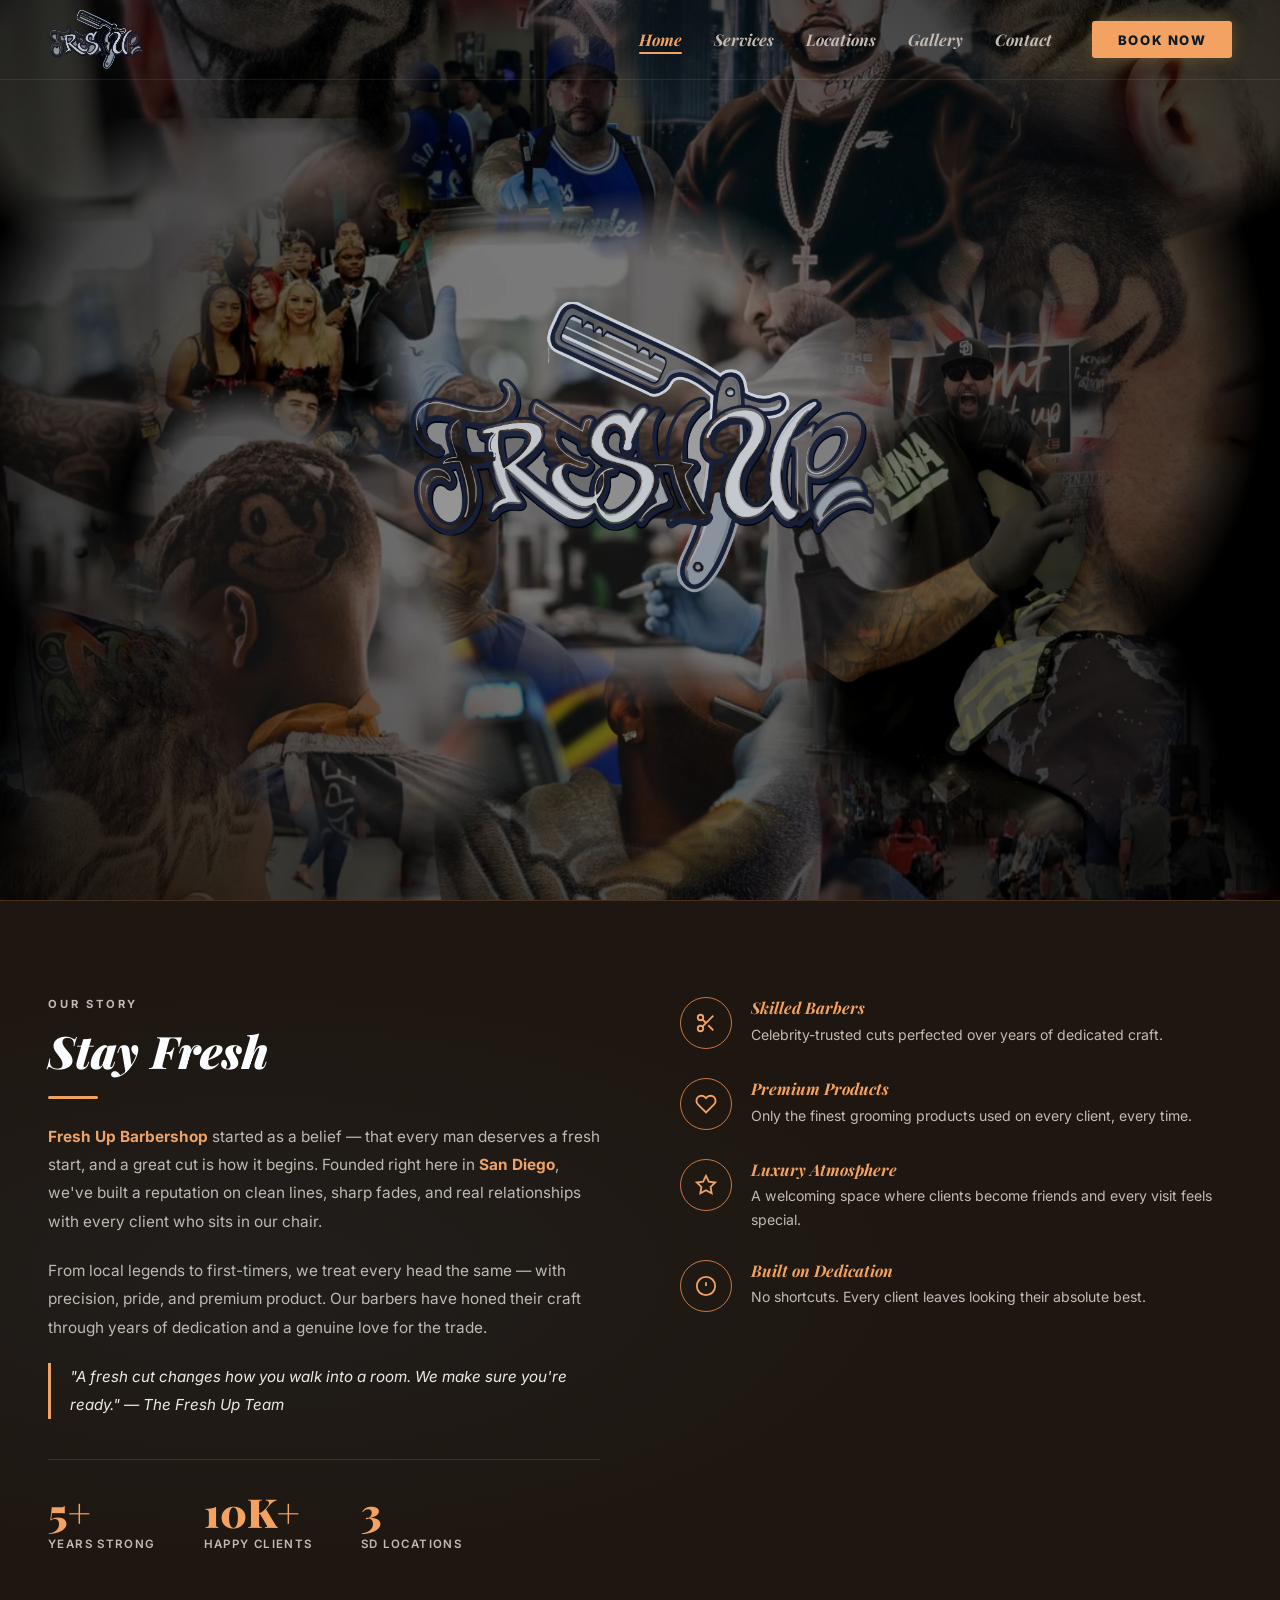
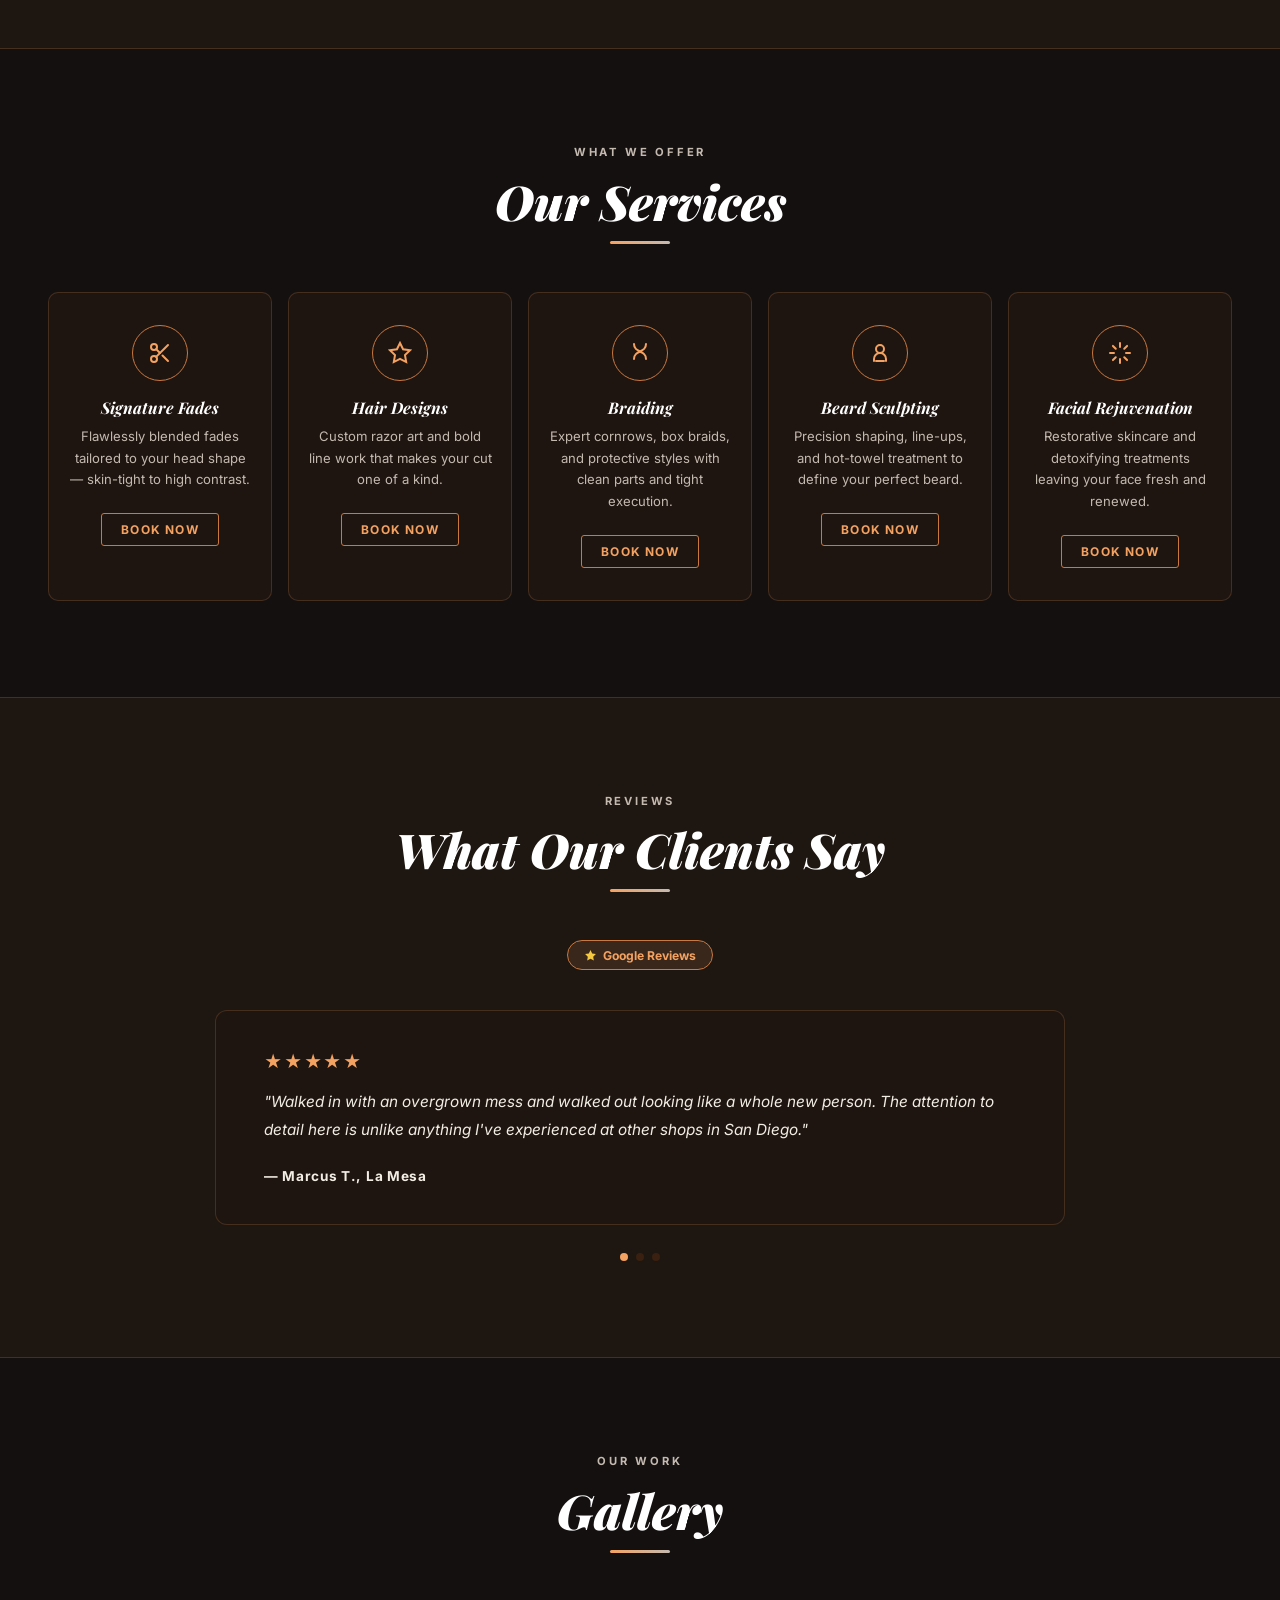
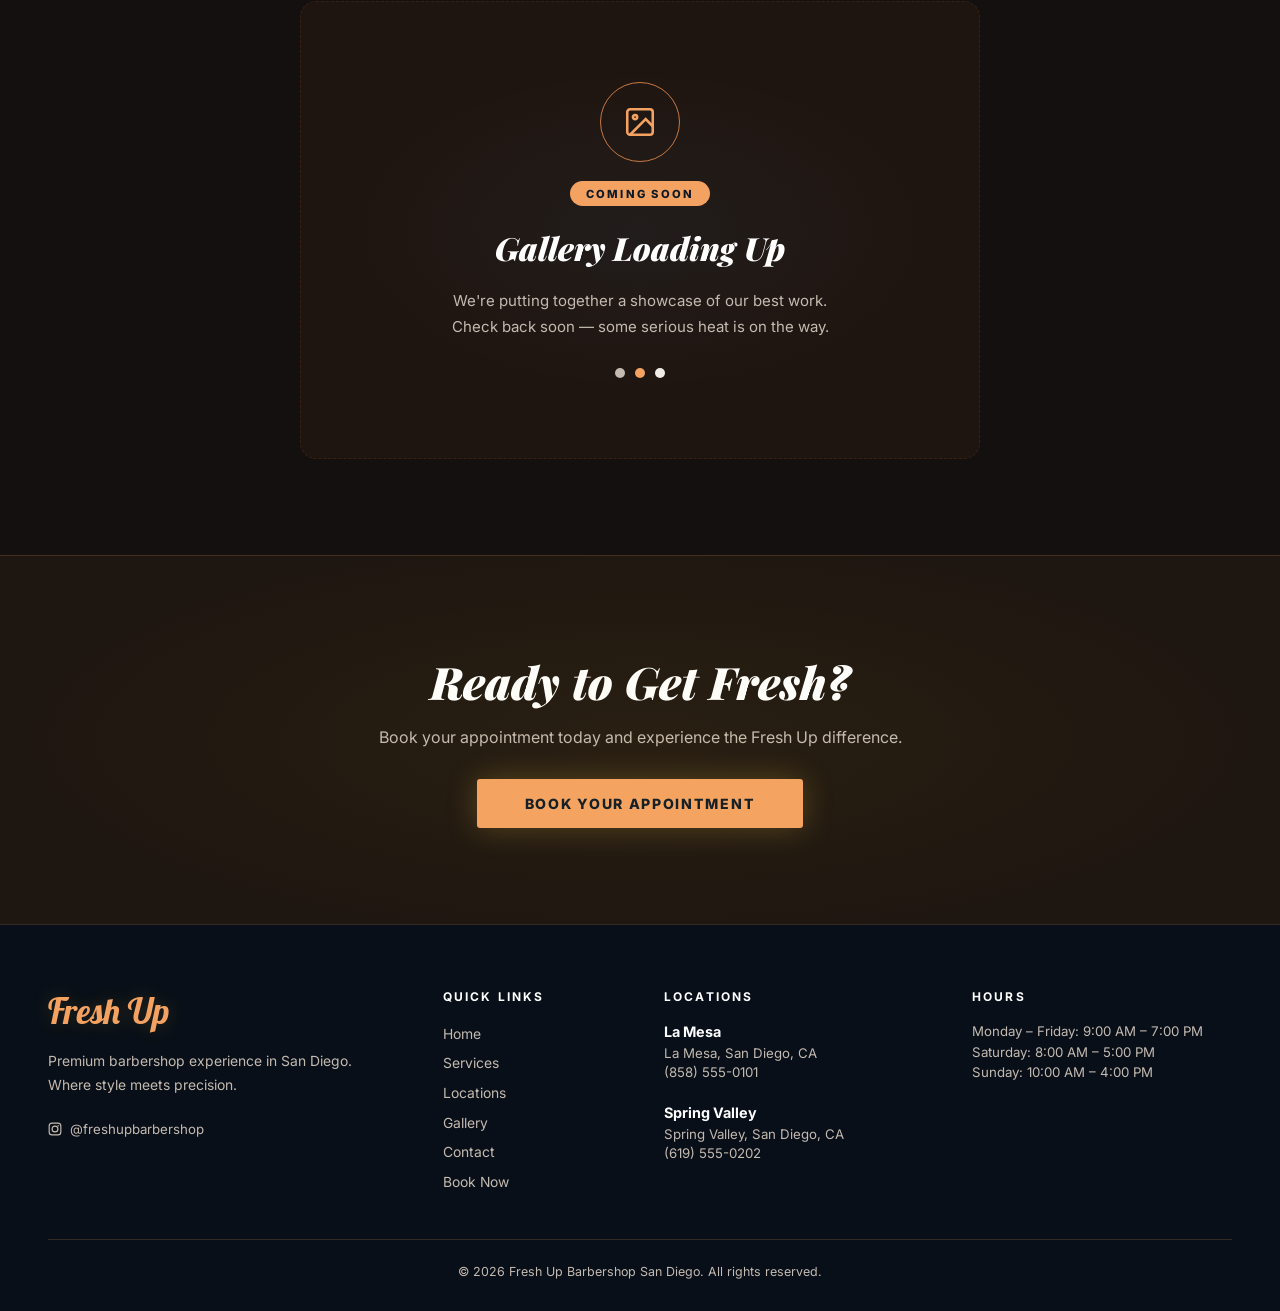
==== public/index.html @ 4851ce92 "Restructured project Co-authored-by: Copilot <copilot@github.com>" ====
<!DOCTYPE html>
<html lang="en">

<head>
    <meta charset="UTF-8">
    <meta name="viewport" content="width=device-width, initial-scale=1.0">
    <title>FRESH UP - Premium Barbershop</title>

    <link rel="preconnect" href="https://fonts.googleapis.com">
    <link rel="preconnect" href="https://fonts.gstatic.com" crossorigin>
    <link
        href="https://fonts.googleapis.com/css2?family=Lobster&family=Playfair+Display:ital,wght@0,700;0,900;1,400;1,700&family=Inter:wght@400;500;600;700;800&display=swap"
        rel="stylesheet">
    <link rel="stylesheet" href="css/index.css">
</head>

<body>

    <div class="grid-background"></div>

    <!-- ==================== HEADER ==================== -->
    <header id="mainHeader">
        <a href="index.html" class="header-logo">
            <img src="images/freshup.png" alt="Fresh Up Barbershop Logo">
        </a>
        <div class="header-right">
            <nav>
                <a href="index.html" class="active">Home</a>
                <a href="#">Services</a>
                <a href="#">Locations</a>
                <a href="#">Gallery</a>
                <a href="#">Contact</a>
            </nav>
            <a href="#" class="book-now-btn">Book Now</a>
        </div>
    </header>

    <!-- ==================== HERO ==================== -->
    <section class="hero" id="home">
        <div class="hero-content">
            <img src="images/freshup.png" alt="Fresh Up Barbershop Logo"
                style="max-width: 520px; width: 90%; display: block; margin: 0 auto;">
        </div>
    </section>

    <!-- ==================== ABOUT ==================== -->
    <section class="about-section" id="about">
        <div class="about-inner">
            <div class="about-text">
                <div class="section-label">OUR STORY</div>
                <h2 class="about-title">Stay Fresh</h2>
                <div class="about-divider"></div>
                <p class="about-story">
                    <strong>Fresh Up Barbershop</strong> started as a belief — that every man deserves a fresh start,
                    and a great cut is how it begins. Founded right here in <strong>San Diego</strong>, we've built a
                    reputation on clean lines, sharp fades, and real relationships with every client who sits in our
                    chair.
                </p>
                <p class="about-story">
                    From local legends to first-timers, we treat every head the same — with precision, pride, and
                    premium product. Our barbers have honed their craft through years of dedication and a genuine love
                    for the trade.
                </p>
                <p class="about-story about-quote">
                    "A fresh cut changes how you walk into a room. We make sure you're ready." — The Fresh Up Team
                </p>
                <div class="about-stats">
                    <div class="about-stat"><span class="stat-number">5+</span><span class="stat-label">Years
                            Strong</span></div>
                    <div class="about-stat"><span class="stat-number">10K+</span><span class="stat-label">Happy
                            Clients</span></div>
                    <div class="about-stat"><span class="stat-number">3</span><span class="stat-label">SD
                            Locations</span></div>
                </div>
            </div>
            <div class="about-pillars">
                <div class="pillar-item">
                    <div class="feature-icon">
                        <svg width="22" height="22" viewBox="0 0 24 24" fill="none" stroke="currentColor"
                            stroke-width="2">
                            <circle cx="6" cy="6" r="3" />
                            <circle cx="6" cy="18" r="3" />
                            <line x1="20" y1="4" x2="8.12" y2="15.88" />
                            <line x1="14.47" y1="14.48" x2="20" y2="20" />
                            <line x1="8.12" y1="8.12" x2="12" y2="12" />
                        </svg>
                    </div>
                    <div>
                        <h3 class="pillar-name">Skilled Barbers</h3>
                        <p class="pillar-desc">Celebrity-trusted cuts perfected over years of dedicated craft.</p>
                    </div>
                </div>
                <div class="pillar-item">
                    <div class="feature-icon">
                        <svg width="22" height="22" viewBox="0 0 24 24" fill="none" stroke="currentColor"
                            stroke-width="2">
                            <path
                                d="M20.84 4.61a5.5 5.5 0 0 0-7.78 0L12 5.67l-1.06-1.06a5.5 5.5 0 0 0-7.78 7.78l1.06 1.06L12 21.23l7.78-7.78 1.06-1.06a5.5 5.5 0 0 0 0-7.78z" />
                        </svg>
                    </div>
                    <div>
                        <h3 class="pillar-name">Premium Products</h3>
                        <p class="pillar-desc">Only the finest grooming products used on every client, every time.</p>
                    </div>
                </div>
                <div class="pillar-item">
                    <div class="feature-icon">
                        <svg width="22" height="22" viewBox="0 0 24 24" fill="none" stroke="currentColor"
                            stroke-width="2">
                            <polygon
                                points="12 2 15.09 8.26 22 9.27 17 14.14 18.18 21.02 12 17.77 5.82 21.02 7 14.14 2 9.27 8.91 8.26 12 2" />
                        </svg>
                    </div>
                    <div>
                        <h3 class="pillar-name">Luxury Atmosphere</h3>
                        <p class="pillar-desc">A welcoming space where clients become friends and every visit feels
                            special.</p>
                    </div>
                </div>
                <div class="pillar-item">
                    <div class="feature-icon">
                        <svg width="22" height="22" viewBox="0 0 24 24" fill="none" stroke="currentColor"
                            stroke-width="2">
                            <circle cx="12" cy="12" r="10" />
                            <line x1="12" y1="8" x2="12" y2="12" />
                            <line x1="12" y1="16" x2="12.01" y2="16" />
                        </svg>
                    </div>
                    <div>
                        <h3 class="pillar-name">Built on Dedication</h3>
                        <p class="pillar-desc">No shortcuts. Every client leaves looking their absolute best.</p>
                    </div>
                </div>
            </div>
        </div>
    </section>

    <!-- ==================== SERVICES ==================== -->
    <section class="section services-section">
        <div class="section-label">WHAT WE OFFER</div>
        <h2 class="section-title">Our Services</h2>
        <div class="gold-divider"></div>
        <div class="services-grid">
            <div class="service-card">
                <div class="service-icon"><svg width="24" height="24" viewBox="0 0 24 24" fill="none"
                        stroke="currentColor" stroke-width="2" stroke-linecap="round">
                        <circle cx="6" cy="6" r="3" />
                        <circle cx="6" cy="18" r="3" />
                        <line x1="20" y1="4" x2="8.12" y2="15.88" />
                        <line x1="14.47" y1="14.48" x2="20" y2="20" />
                        <line x1="8.12" y1="8.12" x2="12" y2="12" />
                    </svg></div>
                <h3 class="service-name">Signature Fades</h3>
                <p class="service-desc">Flawlessly blended fades tailored to your head shape — skin-tight to high
                    contrast.</p>
                <a href="#" class="service-btn">Book Now</a>
            </div>
            <div class="service-card">
                <div class="service-icon"><svg width="24" height="24" viewBox="0 0 24 24" fill="none"
                        stroke="currentColor" stroke-width="2" stroke-linecap="round">
                        <polygon
                            points="12 2 15.09 8.26 22 9.27 17 14.14 18.18 21.02 12 17.77 5.82 21.02 7 14.14 2 9.27 8.91 8.26 12 2" />
                    </svg></div>
                <h3 class="service-name">Hair Designs</h3>
                <p class="service-desc">Custom razor art and bold line work that makes your cut one of a kind.</p>
                <a href="#" class="service-btn">Book Now</a>
            </div>
            <div class="service-card">
                <div class="service-icon"><svg width="24" height="24" viewBox="0 0 24 24" fill="none"
                        stroke="currentColor" stroke-width="2" stroke-linecap="round">
                        <path d="M6 3c0 9 12 6 12 15" />
                        <path d="M18 3c0 9-12 6-12 15" />
                    </svg></div>
                <h3 class="service-name">Braiding</h3>
                <p class="service-desc">Expert cornrows, box braids, and protective styles with clean parts and tight
                    execution.</p>
                <a href="#" class="service-btn">Book Now</a>
            </div>
            <div class="service-card">
                <div class="service-icon"><svg width="24" height="24" viewBox="0 0 24 24" fill="none"
                        stroke="currentColor" stroke-width="2" stroke-linecap="round">
                        <circle cx="12" cy="8" r="4" />
                        <path d="M6 20v-2a6 6 0 0 1 12 0v2" />
                        <line x1="8" y1="20" x2="16" y2="20" />
                    </svg></div>
                <h3 class="service-name">Beard Sculpting</h3>
                <p class="service-desc">Precision shaping, line-ups, and hot-towel treatment to define your perfect
                    beard.</p>
                <a href="#" class="service-btn">Book Now</a>
            </div>
            <div class="service-card">
                <div class="service-icon"><svg width="24" height="24" viewBox="0 0 24 24" fill="none"
                        stroke="currentColor" stroke-width="2" stroke-linecap="round">
                        <path
                            d="M12 2v4M12 18v4M4.93 4.93l2.83 2.83M16.24 16.24l2.83 2.83M2 12h4M18 12h4M4.93 19.07l2.83-2.83M16.24 7.76l2.83-2.83" />
                    </svg></div>
                <h3 class="service-name">Facial Rejuvenation</h3>
                <p class="service-desc">Restorative skincare and detoxifying treatments leaving your face fresh and
                    renewed.</p>
                <a href="#" class="service-btn">Book Now</a>
            </div>
        </div>
    </section>

    <!-- ==================== REVIEWS ==================== -->
    <section class="section reviews-section">
        <div class="section-label">REVIEWS</div>
        <h2 class="section-title">What Our Clients Say</h2>
        <div class="gold-divider"></div>
        <div class="google-badge">
            <svg width="13" height="13" viewBox="0 0 24 24" fill="#F5C842">
                <polygon
                    points="12 2 15.09 8.26 22 9.27 17 14.14 18.18 21.02 12 17.77 5.82 21.02 7 14.14 2 9.27 8.91 8.26 12 2" />
            </svg>
            Google Reviews
        </div>
        <div class="reviews-carousel">
            <button class="reviews-arrow reviews-arrow-left" id="reviewPrev">&#8249;</button>
            <div class="reviews-track-wrapper">
                <div class="reviews-track" id="reviewsTrack">
                    <div class="review-card">
                        <div class="review-stars">★★★★★</div>
                        <p class="review-text">"Walked in with an overgrown mess and walked out looking like a whole new
                            person. The attention to detail here is unlike anything I've experienced at other shops in
                            San Diego."</p>
                        <div class="review-author">— Marcus T., La Mesa</div>
                    </div>
                    <div class="review-card">
                        <div class="review-stars">★★★★★</div>
                        <p class="review-text">"Been coming here for two years and the consistency is incredible. My
                            barber knows exactly what I want without me even saying it. That's a real relationship."</p>
                        <div class="review-author">— Derek R., Spring Valley</div>
                    </div>
                    <div class="review-card">
                        <div class="review-stars">★★★★★</div>
                        <p class="review-text">"Best beard sculpt I've had in my life. They took their time, used a hot
                            towel, shaped it perfectly. I left a 30% tip because they earned every penny."</p>
                        <div class="review-author">— James O., Chula Vista</div>
                    </div>
                </div>
            </div>
            <button class="reviews-arrow reviews-arrow-right" id="reviewNext">&#8250;</button>
        </div>
        <div class="reviews-dots">
            <div class="reviews-dot active" onclick="goReview(0)"></div>
            <div class="reviews-dot" onclick="goReview(1)"></div>
            <div class="reviews-dot" onclick="goReview(2)"></div>
        </div>
    </section>

    <!-- ==================== GALLERY ==================== -->
    <section class="section gallery-section">
        <div class="section-label">OUR WORK</div>
        <h2 class="section-title">Gallery</h2>
        <div class="gold-divider"></div>
        <div class="gallery-coming-soon">
            <div class="coming-soon-icon">
                <svg width="34" height="34" viewBox="0 0 24 24" fill="none" stroke="currentColor" stroke-width="1.8"
                    stroke-linecap="round">
                    <rect x="3" y="3" width="18" height="18" rx="2" />
                    <circle cx="8.5" cy="8.5" r="1.5" />
                    <polyline points="21 15 16 10 5 21" />
                </svg>
            </div>
            <div class="coming-soon-badge">Coming Soon</div>
            <h3 class="coming-soon-title">Gallery Loading Up</h3>
            <p class="coming-soon-desc">We're putting together a showcase of our best work. Check back soon — some
                serious heat is on the way.</p>
            <div class="coming-soon-dots">
                <div class="coming-soon-dot"></div>
                <div class="coming-soon-dot"></div>
                <div class="coming-soon-dot"></div>
            </div>
        </div>
    </section>

    <!-- ==================== CTA ==================== -->
    <section class="section cta-section">
        <h2 class="cta-title">Ready to Get Fresh?</h2>
        <p class="cta-desc">Book your appointment today and experience the Fresh Up difference.</p>
        <a href="#" class="cta-main-btn">Book Your Appointment</a>
    </section>

    <!-- ==================== FOOTER ==================== -->
    <footer class="site-footer">
        <div class="footer-grid">
            <div class="footer-col">
                <div class="footer-logo-text">Fresh Up</div>
                <p class="footer-tagline">Premium barbershop experience in San Diego. Where style meets precision.</p>
                <a href="#" class="footer-social-link">
                    <svg width="14" height="14" viewBox="0 0 24 24" fill="none" stroke="currentColor" stroke-width="2">
                        <rect x="2" y="2" width="20" height="20" rx="5" />
                        <circle cx="12" cy="12" r="5" />
                        <circle cx="17.5" cy="6.5" r="1.2" fill="currentColor" stroke="none" />
                    </svg>
                    @freshupbarbershop
                </a>
            </div>
            <div class="footer-col">
                <h4 class="footer-heading">Quick Links</h4>
                <ul class="footer-links">
                    <li><a href="#">Home</a></li>
                    <li><a href="#">Services</a></li>
                    <li><a href="#">Locations</a></li>
                    <li><a href="#">Gallery</a></li>
                    <li><a href="#">Contact</a></li>
                    <li><a href="#">Book Now</a></li>
                </ul>
            </div>
            <div class="footer-col">
                <h4 class="footer-heading">Locations</h4>
                <div class="footer-location">
                    <div class="footer-loc-name">La Mesa</div>
                    <p class="footer-loc-addr">La Mesa, San Diego, CA</p>
                    <p class="footer-loc-phone">(858) 555-0101</p>
                </div>
                <div class="footer-location">
                    <div class="footer-loc-name">Spring Valley</div>
                    <p class="footer-loc-addr">Spring Valley, San Diego, CA</p>
                    <p class="footer-loc-phone">(619) 555-0202</p>
                </div>
            </div>
            <div class="footer-col">
                <h4 class="footer-heading">Hours</h4>
                <div class="footer-hours">
                    <p>Monday – Friday: 9:00 AM – 7:00 PM</p>
                    <p>Saturday: 8:00 AM – 5:00 PM</p>
                    <p>Sunday: 10:00 AM – 4:00 PM</p>
                </div>
            </div>
        </div>
        <div class="footer-bottom">
            <p>© 2026 Fresh Up Barbershop San Diego. All rights reserved.</p>
        </div>
    </footer>

    <!-- ==================== SCRIPTS ==================== -->
    <script>
        // Header scroll
        (function () {
            var h = document.getElementById('mainHeader');
            function u() { h.classList[window.pageYOffset > 10 ? 'add' : 'remove']('scrolled'); }
            window.addEventListener('scroll', u); u();
        })();

        // Reviews carousel
        var reviewCurrent = 0;
        var reviewTotal = 3;
        function goReview(n) {
            reviewCurrent = (n + reviewTotal) % reviewTotal;
            document.getElementById('reviewsTrack').style.transform = 'translateX(-' + (reviewCurrent * 100) + '%)';
            document.querySelectorAll('.reviews-dot').forEach(function (d, i) { d.classList.toggle('active', i === reviewCurrent); });
        }
        document.getElementById('reviewPrev').onclick = function () { goReview(reviewCurrent - 1); };
        document.getElementById('reviewNext').onclick = function () { goReview(reviewCurrent + 1); };
        setInterval(function () { goReview(reviewCurrent + 1); }, 5000);
    </script>

</body>

</html>
---- public/css/index.css ----
/* ── CSS Variables ── */
:root {
    --bg: #141010;
    --bg-mid: #1E1610;
    --bg-card: #1f1510;
    --blue: #C4BAB0;
    --blue-bright: #F1EDE5;
    --blue-dim: #3a2010;
    --blue-glow: rgba(244, 162, 97, 0.18);
    --yellow: #F4A261;
    --yellow-dark: #c87840;
    --yellow-dim: rgba(244, 162, 97, 0.12);
    --text: #F1EDE5;
    --text-muted: #C4BAB0;
    --border: rgba(244, 162, 97, 0.18);
    --white: #FFFFFF;
}

/* ── Reset & Base ── */
*,
*::before,
*::after {
    margin: 0;
    padding: 0;
    box-sizing: border-box;
}

html {
    scroll-behavior: smooth;
}

body {
    font-family: 'Inter', sans-serif;
    color: var(--text);
    overflow-x: hidden;
    background: url('../images/freshup_collage.png') center center / cover no-repeat fixed;
}


/* ── Header ── */
#mainHeader {
    position: fixed;
    top: 0;
    left: 0;
    right: 0;
    z-index: 100;
    display: flex;
    align-items: center;
    justify-content: space-between;
    height: 80px;
    padding: 0 3rem;
    background: transparent;
    backdrop-filter: none;
    border-bottom: 1px solid rgba(255, 255, 255, 0.08);
    transition: box-shadow 0.3s;
    overflow: hidden;
}

#mainHeader.scrolled {
    box-shadow: 0 4px 30px rgba(0, 0, 0, 0.5);
}

.header-logo {
    font-family: 'Lobster', cursive;
    font-size: 2rem;
    color: var(--yellow);
    text-decoration: none;
    text-shadow: 0 0 20px rgba(245, 200, 66, 0.3);
    display: flex;
    align-items: center;
    height: 100%;
}

.header-logo img {
    height: 60px;
    width: auto;
    display: block;
}

.header-right {
    display: flex;
    align-items: center;
    gap: 2.5rem;
}

nav {
    display: flex;
    gap: 2rem;
}

nav a {
    text-decoration: none;
    color: var(--text-muted);
    font-family: 'Playfair Display', serif;
    font-size: 1rem;
    font-style: italic;
    font-weight: 700;
    transition: color 0.2s;
    position: relative;
}

nav a.active {
    color: var(--yellow);
}

nav a.active::after {
    content: '';
    position: absolute;
    bottom: -4px;
    left: 0;
    right: 0;
    height: 2px;
    background: var(--yellow);
    border-radius: 2px;
}

nav a:hover {
    color: var(--yellow);
}

.book-now-btn {
    background: var(--yellow);
    color: #0d1a26;
    font-weight: 800;
    font-size: 0.82rem;
    letter-spacing: 0.12em;
    text-transform: uppercase;
    padding: 0.65rem 1.6rem;
    border-radius: 3px;
    text-decoration: none;
    transition: background 0.2s, box-shadow 0.2s;
    box-shadow: 0 0 16px rgba(245, 200, 66, 0.25);
}

.book-now-btn:hover {
    background: #ffe066;
    box-shadow: 0 0 24px rgba(245, 200, 66, 0.45);
}

/* ── Hero ── */
.hero {
    position: relative;
    height: 100vh;
    display: flex;
    align-items: center;
    justify-content: center;
    overflow: hidden;
    background: url('../../backend/images/freshup_collage.png') center center / cover no-repeat;
}

.hero::before {
    content: '';
    position: absolute;
    inset: 0;
    background: rgba(0, 0, 0, 0.52);
    z-index: 1;
}

.hero::after {
    content: none;
}

.hero-content {
    position: relative;
    z-index: 2;
    text-align: center;
    padding: 2rem;
}

.hero-logo {
    margin-bottom: 1.8rem;
    display: inline-block;
}

.hero-tagline {
    font-family: 'Playfair Display', serif;
    font-size: clamp(3rem, 6.5vw, 6rem);
    font-weight: 900;
    color: var(--white);
    line-height: 1.05;
    margin-bottom: 0.8rem;
    text-shadow: 0 2px 40px rgba(0, 0, 0, 0.5);
    font-style: italic;
}

.hero-tagline span {
    color: var(--yellow);
}

.hero-sub {
    font-size: 0.88rem;
    color: var(--text-muted);
    font-weight: 600;
    letter-spacing: 0.2em;
    text-transform: uppercase;
    margin-bottom: 2.5rem;
}

.cta-button {
    background: var(--yellow);
    color: #0d1a26;
    border: none;
    padding: 1rem 2.8rem;
    font-family: 'Inter', sans-serif;
    font-size: 0.88rem;
    font-weight: 800;
    letter-spacing: 0.12em;
    text-transform: uppercase;
    border-radius: 3px;
    cursor: pointer;
    transition: background 0.2s, transform 0.15s, box-shadow 0.2s;
    box-shadow: 0 0 30px rgba(245, 200, 66, 0.3);
}

.cta-button:hover {
    background: #ffe066;
    transform: translateY(-2px);
    box-shadow: 0 0 40px rgba(245, 200, 66, 0.5);
}

.hero-scroll-hint {
    position: absolute;
    bottom: 2rem;
    left: 50%;
    transform: translateX(-50%);
    display: flex;
    flex-direction: column;
    align-items: center;
    gap: 0.4rem;
    color: var(--text-muted);
    font-size: 0.65rem;
    letter-spacing: 0.2em;
    text-transform: uppercase;
    animation: bounce 2.2s ease-in-out infinite;
}

@keyframes bounce {

    0%,
    100% {
        transform: translateX(-50%) translateY(0)
    }

    50% {
        transform: translateX(-50%) translateY(8px)
    }
}

/* ── Shared Sections ── */
.section {
    padding: 6rem 3rem;
    position: relative;
    z-index: 1;
}

.section-label {
    font-size: 0.7rem;
    font-weight: 700;
    letter-spacing: 0.25em;
    text-transform: uppercase;
    color: var(--blue);
    margin-bottom: 0.6rem;
}

.section-title {
    font-family: 'Playfair Display', serif;
    font-size: clamp(2rem, 4vw, 3rem);
    font-weight: 900;
    color: var(--white);
    margin-bottom: 0.5rem;
    font-style: italic;
}

.gold-divider {
    width: 60px;
    height: 3px;
    background: linear-gradient(90deg, var(--yellow), var(--blue));
    border-radius: 2px;
    margin: 0 auto 3rem;
}

/* ── About ── */
.about-section {
    background: var(--bg-mid);
    padding: 6rem 3rem;
    position: relative;
    z-index: 1;
    border-top: 1px solid var(--border);
    border-bottom: 1px solid var(--border);
}

.about-section::before {
    content: '';
    position: absolute;
    inset: 0;
    background: radial-gradient(ellipse 80% 60% at 20% 50%, rgba(74, 159, 212, 0.06) 0%, transparent 70%);
    pointer-events: none;
}

.about-inner {
    max-width: 1200px;
    margin: 0 auto;
    display: grid;
    grid-template-columns: 1fr 1fr;
    gap: 5rem;
    align-items: start;
}

.about-title {
    font-family: 'Playfair Display', serif;
    font-size: 2.8rem;
    font-weight: 900;
    color: var(--white);
    font-style: italic;
}

.about-divider {
    width: 50px;
    height: 3px;
    background: var(--yellow);
    border-radius: 2px;
    margin: 1rem 0 1.5rem;
}

.about-story {
    color: var(--text-muted);
    line-height: 1.85;
    margin-bottom: 1.3rem;
    font-size: 0.96rem;
}

.about-story strong {
    color: var(--yellow);
    font-weight: 700;
}

.about-story em {
    font-style: italic;
}

.about-quote {
    border-left: 3px solid var(--yellow);
    padding-left: 1.2rem;
    font-style: italic;
    color: var(--blue-bright);
    font-size: 0.95rem;
}

.about-stats {
    display: flex;
    gap: 3rem;
    margin-top: 2.5rem;
    padding-top: 2rem;
    border-top: 1px solid var(--border);
}

.stat-number {
    display: block;
    font-family: 'Playfair Display', serif;
    font-size: 2.5rem;
    font-weight: 900;
    color: var(--yellow);
    line-height: 1;
}

.stat-label {
    font-size: 0.72rem;
    font-weight: 600;
    letter-spacing: 0.12em;
    text-transform: uppercase;
    color: var(--text-muted);
    margin-top: 0.3rem;
}

.about-pillars {
    display: flex;
    flex-direction: column;
    gap: 1.8rem;
}

.pillar-item {
    display: flex;
    gap: 1.2rem;
    align-items: flex-start;
}

.feature-icon {
    width: 52px;
    height: 52px;
    min-width: 52px;
    background: transparent;
    border: 1px solid var(--yellow-dark);
    border-radius: 50%;
    display: flex;
    align-items: center;
    justify-content: center;
    color: var(--yellow);
}

.pillar-name {
    font-family: 'Playfair Display', serif;
    font-style: italic;
    font-weight: 700;
    color: var(--yellow);
    margin-bottom: 0.3rem;
    font-size: 1rem;
}

.pillar-desc {
    color: var(--text-muted);
    font-size: 0.88rem;
    line-height: 1.65;
}

/* ── Services ── */
.services-section {
    background: var(--bg);
    text-align: center;
}

.services-grid {
    max-width: 1200px;
    margin: 0 auto;
    display: grid;
    grid-template-columns: repeat(5, 1fr);
    gap: 1rem;
}

.service-card {
    background: var(--bg-card);
    border-radius: 10px;
    padding: 2rem 1.2rem;
    text-align: center;
    border: 1px solid var(--border);
    transition: transform 0.25s, box-shadow 0.25s, border-color 0.25s;
}

.service-card:hover {
    transform: translateY(-6px);
    box-shadow: 0 12px 40px rgba(74, 159, 212, 0.2);
    border-color: var(--yellow-dark);
}

.service-icon {
    width: 56px;
    height: 56px;
    background: transparent;
    border: 1px solid var(--yellow-dark);
    border-radius: 50%;
    display: flex;
    align-items: center;
    justify-content: center;
    margin: 0 auto 1rem;
    color: var(--yellow);
    transition: background 0.2s, border-color 0.2s;
}

.service-card:hover .service-icon {
    background: var(--yellow-dim);
    border-color: var(--yellow);
}

.service-name {
    font-family: 'Playfair Display', serif;
    font-style: italic;
    font-weight: 700;
    font-size: 1rem;
    color: var(--white);
    margin-bottom: 0.5rem;
}

.service-desc {
    font-size: 0.82rem;
    color: var(--text-muted);
    line-height: 1.65;
    margin-bottom: 1.4rem;
}

.service-btn {
    display: inline-block;
    background: transparent;
    color: var(--yellow);
    font-size: 0.75rem;
    font-weight: 700;
    letter-spacing: 0.1em;
    text-transform: uppercase;
    padding: 0.5rem 1.2rem;
    border-radius: 3px;
    text-decoration: none;
    border: 1px solid var(--yellow-dark);
    transition: background 0.2s, color 0.2s;
}

.service-btn:hover {
    background: var(--yellow);
    color: #0d1a26;
}

/* ── Reviews ── */
.reviews-section {
    background: var(--bg-mid);
    text-align: center;
    border-top: 1px solid var(--border);
    border-bottom: 1px solid var(--border);
}

.google-badge {
    display: inline-flex;
    align-items: center;
    gap: 0.4rem;
    background: var(--yellow-dim);
    border: 1px solid var(--yellow-dark);
    color: var(--yellow);
    font-size: 0.76rem;
    font-weight: 700;
    padding: 0.4rem 1rem;
    border-radius: 20px;
    margin-bottom: 2.5rem;
}

.reviews-carousel {
    position: relative;
    max-width: 850px;
    margin: 0 auto;
    overflow: hidden;
}

.reviews-track-wrapper {
    overflow: hidden;
}

.reviews-track {
    display: flex;
    transition: transform 0.5s ease;
}

.review-card {
    min-width: 100%;
    background: var(--bg-card);
    border: 1px solid var(--border);
    border-radius: 12px;
    padding: 2.5rem 3rem;
    text-align: left;
}

.review-stars {
    color: var(--yellow);
    font-size: 1.1rem;
    margin-bottom: 1rem;
    letter-spacing: 0.1em;
}

.review-text {
    color: var(--text);
    line-height: 1.8;
    margin-bottom: 1.5rem;
    font-size: 0.96rem;
    font-style: italic;
}

.review-author {
    font-weight: 700;
    color: var(--blue-bright);
    font-size: 0.85rem;
    letter-spacing: 0.05em;
}

.reviews-arrow {
    position: absolute;
    top: 50%;
    transform: translateY(-50%);
    background: transparent;
    border: 1px solid var(--border);
    color: var(--yellow);
    width: 40px;
    height: 40px;
    border-radius: 50%;
    font-size: 1.4rem;
    cursor: pointer;
    z-index: 2;
    transition: background 0.2s, border-color 0.2s;
    display: flex;
    align-items: center;
    justify-content: center;
}

.reviews-arrow:hover {
    background: var(--yellow);
    color: #0d1a26;
    border-color: var(--yellow);
}

.reviews-arrow-left {
    left: -55px;
}

.reviews-arrow-right {
    right: -55px;
}

.reviews-dots {
    display: flex;
    justify-content: center;
    gap: 0.5rem;
    margin-top: 1.8rem;
}

.reviews-dot {
    width: 8px;
    height: 8px;
    border-radius: 50%;
    background: var(--blue-dim);
    cursor: pointer;
    transition: background 0.2s;
}

.reviews-dot.active {
    background: var(--yellow);
}

/* ── Gallery Coming Soon ── */
.gallery-section {
    background: var(--bg);
    text-align: center;
}

.gallery-coming-soon {
    max-width: 680px;
    margin: 0 auto;
    background: var(--bg-card);
    border-radius: 16px;
    border: 1px dashed var(--blue-dim);
    padding: 5rem 3rem;
    display: flex;
    flex-direction: column;
    align-items: center;
    gap: 1.2rem;
    position: relative;
    overflow: hidden;
}

.gallery-coming-soon::before {
    content: '';
    position: absolute;
    inset: 0;
    background: radial-gradient(ellipse 60% 50% at 50% 50%, rgba(74, 159, 212, 0.06) 0%, transparent 70%);
}

.coming-soon-icon {
    width: 80px;
    height: 80px;
    border: 1px solid var(--yellow-dark);
    border-radius: 50%;
    display: flex;
    align-items: center;
    justify-content: center;
    color: var(--yellow);
    position: relative;
    z-index: 1;
}

.coming-soon-title {
    font-family: 'Playfair Display', serif;
    font-style: italic;
    font-size: 2rem;
    font-weight: 900;
    color: var(--white);
    position: relative;
    z-index: 1;
}

.coming-soon-badge {
    background: var(--yellow);
    color: #0d1a26;
    font-size: 0.7rem;
    font-weight: 800;
    letter-spacing: 0.2em;
    text-transform: uppercase;
    padding: 0.35rem 1rem;
    border-radius: 20px;
    position: relative;
    z-index: 1;
}

.coming-soon-desc {
    color: var(--text-muted);
    font-size: 0.94rem;
    line-height: 1.75;
    max-width: 380px;
    text-align: center;
    position: relative;
    z-index: 1;
}

.coming-soon-dots {
    display: flex;
    gap: 0.6rem;
    margin-top: 0.5rem;
    position: relative;
    z-index: 1;
}

.coming-soon-dot {
    width: 10px;
    height: 10px;
    border-radius: 50%;
    animation: dotPulse 1.6s ease-in-out infinite;
}

.coming-soon-dot:nth-child(1) {
    background: var(--blue);
    animation-delay: 0s;
}

.coming-soon-dot:nth-child(2) {
    background: var(--yellow);
    animation-delay: 0.35s;
}

.coming-soon-dot:nth-child(3) {
    background: var(--blue-bright);
    animation-delay: 0.7s;
}

@keyframes dotPulse {

    0%,
    100% {
        opacity: 0.35;
        transform: scale(1)
    }

    50% {
        opacity: 1;
        transform: scale(1.35)
    }
}

/* ── CTA ── */
.cta-section {
    background: var(--bg-mid);
    text-align: center;
    padding: 6rem 3rem;
    border-top: 1px solid var(--border);
    position: relative;
}

.cta-section::before {
    content: '';
    position: absolute;
    inset: 0;
    background: radial-gradient(ellipse 70% 80% at 50% 50%, rgba(245, 200, 66, 0.05) 0%, transparent 70%);
    pointer-events: none;
}

.cta-title {
    font-family: 'Playfair Display', serif;
    font-style: italic;
    font-size: 2.8rem;
    font-weight: 900;
    color: var(--white);
    margin-bottom: 1rem;
}

.cta-desc {
    color: var(--text-muted);
    font-size: 1rem;
    margin-bottom: 2rem;
}

.cta-main-btn {
    display: inline-block;
    background: var(--yellow);
    color: #0d1a26;
    font-weight: 800;
    font-size: 0.88rem;
    letter-spacing: 0.12em;
    text-transform: uppercase;
    padding: 1rem 3rem;
    border-radius: 3px;
    text-decoration: none;
    transition: background 0.2s, transform 0.15s, box-shadow 0.2s;
    box-shadow: 0 0 30px rgba(245, 200, 66, 0.25);
}

.cta-main-btn:hover {
    background: #ffe066;
    transform: translateY(-2px);
    box-shadow: 0 0 50px rgba(245, 200, 66, 0.4);
}

/* ── Footer ── */
.site-footer {
    background: #080f18;
    color: var(--text-muted);
    padding: 4rem 3rem 2rem;
    border-top: 1px solid var(--border);
}

.footer-grid {
    max-width: 1200px;
    margin: 0 auto;
    display: grid;
    grid-template-columns: 2fr 1fr 1.5fr 1.5fr;
    gap: 3rem;
    margin-bottom: 3rem;
}

.footer-logo-text {
    font-family: 'Lobster', cursive;
    font-size: 2.2rem;
    color: var(--yellow);
    margin-bottom: 1rem;
    text-shadow: 0 0 20px rgba(245, 200, 66, 0.2);
}

.footer-tagline {
    font-size: 0.87rem;
    line-height: 1.75;
    margin-bottom: 1.5rem;
}

.footer-social-link {
    color: var(--text-muted);
    text-decoration: none;
    font-size: 0.83rem;
    display: flex;
    align-items: center;
    gap: 0.5rem;
    transition: color 0.2s;
}

.footer-social-link:hover {
    color: var(--yellow);
}

.footer-heading {
    color: var(--white);
    font-size: 0.75rem;
    font-weight: 700;
    letter-spacing: 0.18em;
    text-transform: uppercase;
    margin-bottom: 1.2rem;
}

.footer-links {
    list-style: none;
    display: flex;
    flex-direction: column;
    gap: 0.6rem;
}

.footer-links a {
    color: var(--text-muted);
    text-decoration: none;
    font-size: 0.87rem;
    transition: color 0.2s;
}

.footer-links a:hover {
    color: var(--yellow);
}

.footer-location {
    margin-bottom: 1.5rem;
}

.footer-loc-name {
    color: var(--white);
    font-weight: 700;
    font-size: 0.9rem;
    margin-bottom: 0.3rem;
}

.footer-loc-addr,
.footer-loc-phone {
    font-size: 0.83rem;
    margin-bottom: 0.2rem;
}

.footer-hours p {
    font-size: 0.83rem;
    margin-bottom: 0.3rem;
}

.footer-bottom {
    border-top: 1px solid var(--border);
    padding-top: 1.5rem;
    text-align: center;
    font-size: 0.78rem;
    max-width: 1200px;
    margin: 0 auto;
}

/* ── Responsive ── */
@media (max-width: 1024px) {
    .services-grid {
        grid-template-columns: repeat(3, 1fr);
    }

    .about-inner {
        grid-template-columns: 1fr;
        gap: 3rem;
    }

    .footer-grid {
        grid-template-columns: 1fr 1fr;
    }
}

@media (max-width: 768px) {
    #mainHeader {
        padding: 1rem 1.5rem;
    }

    nav {
        display: none;
    }

    .services-grid {
        grid-template-columns: 1fr 1fr;
    }

    .section,
    .about-section {
        padding: 4rem 1.5rem;
    }

    .footer-grid {
        grid-template-columns: 1fr;
    }

    .reviews-arrow-left {
        left: -5px;
    }

    .reviews-arrow-right {
        right: -5px;
    }
}

@media (max-width: 480px) {
    .services-grid {
        grid-template-columns: 1fr;
    }
}
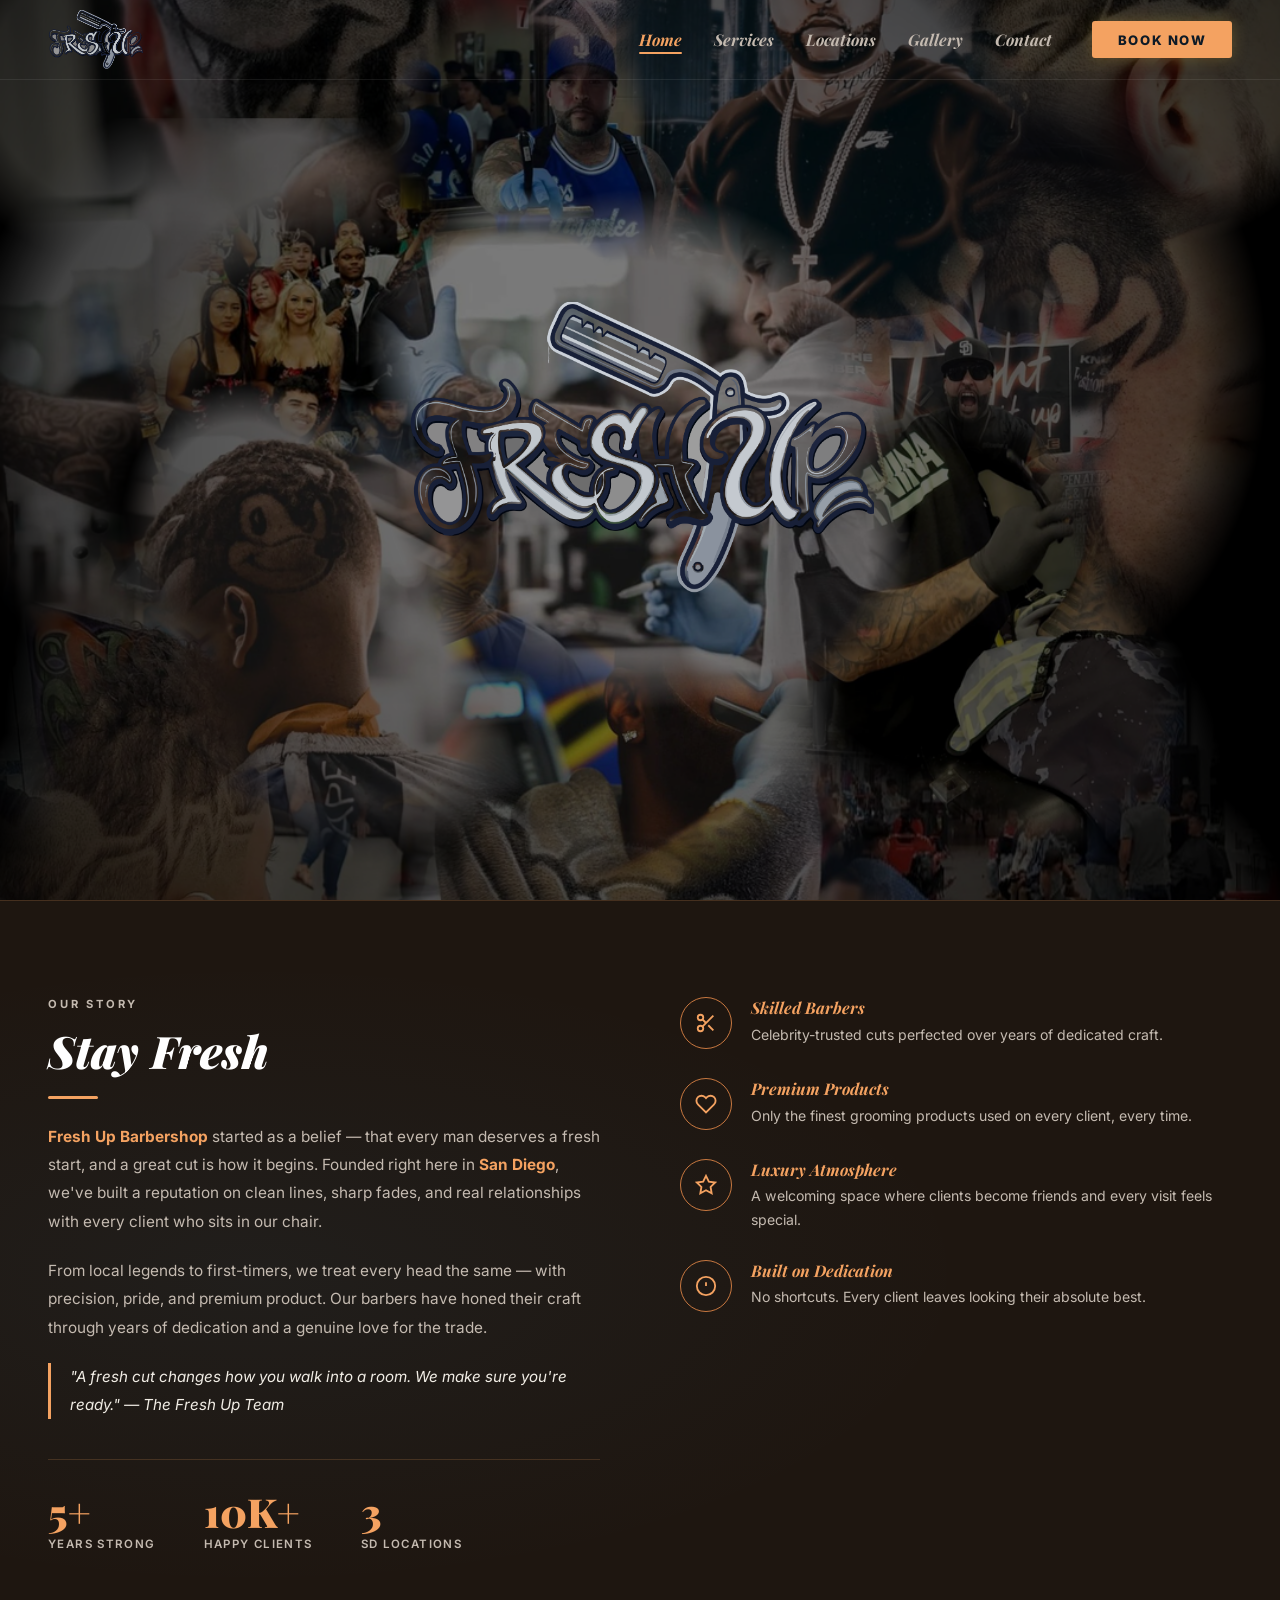
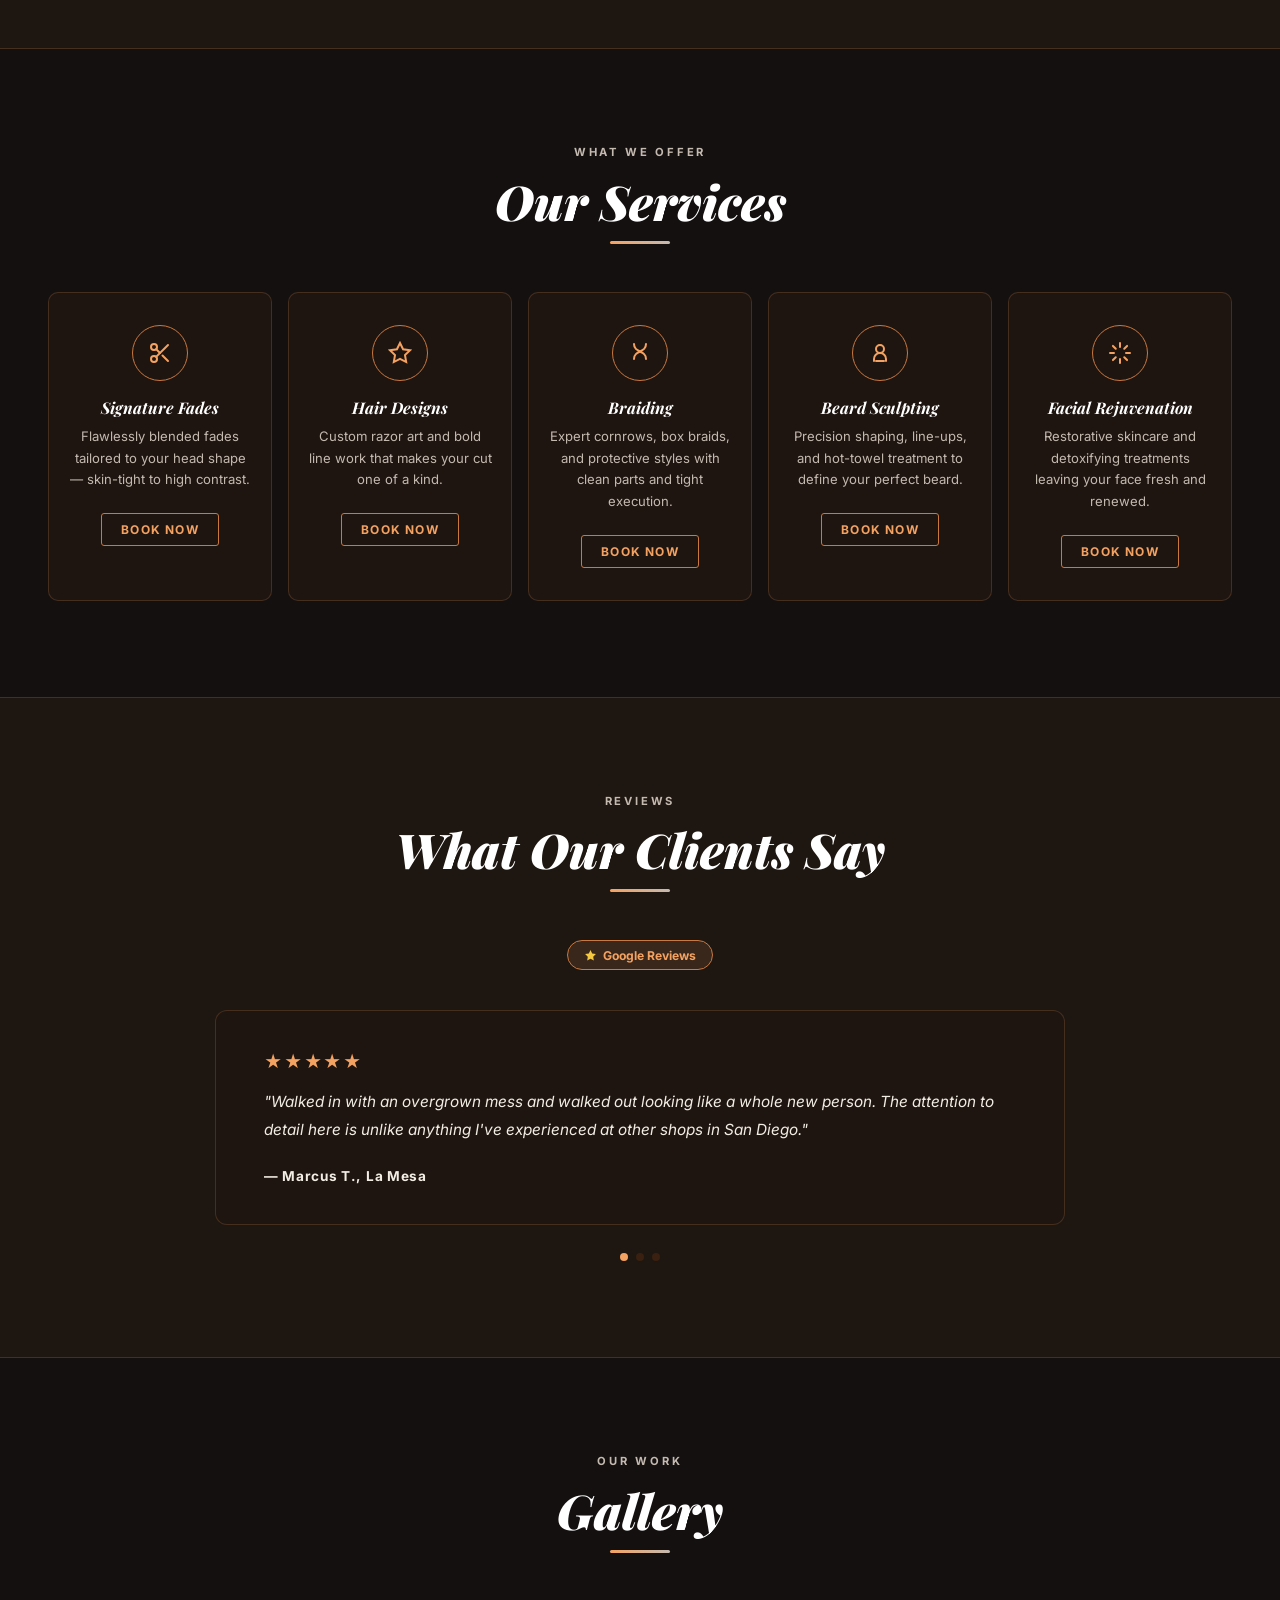
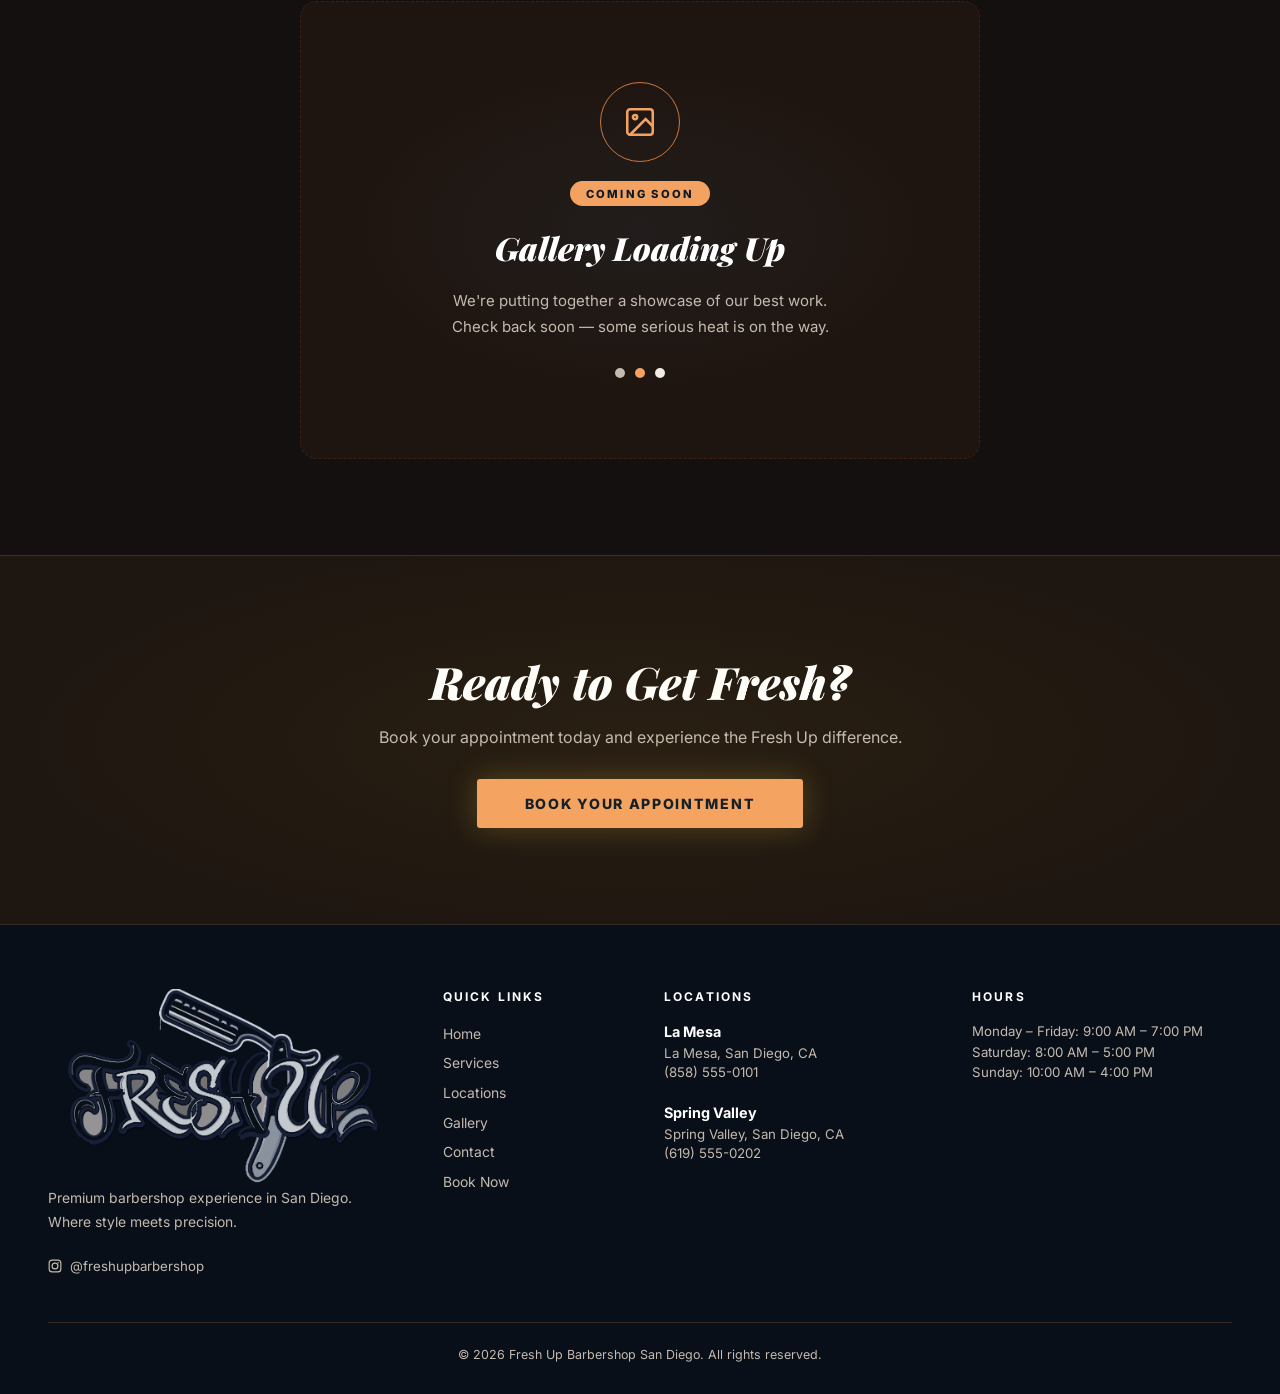
==== commit 0ca0f7b9: "updated styling" ====
--- a/public/index.html
+++ b/public/index.html
@@ -12,6 +12,26 @@
         href="https://fonts.googleapis.com/css2?family=Lobster&family=Playfair+Display:ital,wght@0,700;0,900;1,400;1,700&family=Inter:wght@400;500;600;700;800&display=swap"
         rel="stylesheet">
     <link rel="stylesheet" href="css/index.css">
+
+    <style>
+        /* ── About section animation setup ── */
+        .about-text,
+        .about-pillars,
+        .pillar-item,
+        .about-stat {
+            opacity: 0;
+            transform: translateY(28px);
+            transition: opacity 0.6s ease, transform 0.6s ease;
+        }
+
+        .about-text.in-view,
+        .about-pillars.in-view,
+        .pillar-item.in-view,
+        .about-stat.in-view {
+            opacity: 1;
+            transform: translateY(0);
+        }
+    </style>
 </head>
 
 <body>
@@ -26,12 +46,12 @@
         <div class="header-right">
             <nav>
                 <a href="index.html" class="active">Home</a>
-                <a href="#">Services</a>
-                <a href="#">Locations</a>
-                <a href="#">Gallery</a>
-                <a href="#">Contact</a>
+                <a href="services.html">Services</a>
+                <a href="locations.html">Locations</a>
+                <a href="gallery.html">Gallery</a>
+                <a href="contact.html">Contact</a>
             </nav>
-            <a href="#" class="book-now-btn">Book Now</a>
+            <a href="booking.html" class="book-now-btn">Book Now</a>
         </div>
     </header>
 
@@ -285,9 +305,11 @@
     <footer class="site-footer">
         <div class="footer-grid">
             <div class="footer-col">
-                <div class="footer-logo-text">Fresh Up</div>
+                <img src="images/freshup.png" alt="Fresh Up Barbershop Logo"
+                    style="max-width: 520px; width: 90%; display: block; margin: 0 auto;">
                 <p class="footer-tagline">Premium barbershop experience in San Diego. Where style meets precision.</p>
-                <a href="#" class="footer-social-link">
+                <a href="https://www.instagram.com/freshupbarbershop/" target="_blank" rel="noopener noreferrer"
+                    class="footer-social-link">
                     <svg width="14" height="14" viewBox="0 0 24 24" fill="none" stroke="currentColor" stroke-width="2">
                         <rect x="2" y="2" width="20" height="20" rx="5" />
                         <circle cx="12" cy="12" r="5" />
@@ -354,6 +376,36 @@
         document.getElementById('reviewPrev').onclick = function () { goReview(reviewCurrent - 1); };
         document.getElementById('reviewNext').onclick = function () { goReview(reviewCurrent + 1); };
         setInterval(function () { goReview(reviewCurrent + 1); }, 5000);
+
+        // About section scroll animations
+        (function () {
+            var observer = new IntersectionObserver(function (entries) {
+                entries.forEach(function (entry) {
+                    if (entry.isIntersecting) {
+                        entry.target.classList.add('in-view');
+                        observer.unobserve(entry.target);
+                    }
+                });
+            }, { threshold: 0.15 });
+
+            // Observe the two main columns
+            var aboutText = document.querySelector('.about-text');
+            var aboutPillars = document.querySelector('.about-pillars');
+            if (aboutText) observer.observe(aboutText);
+            if (aboutPillars) observer.observe(aboutPillars);
+
+            // Stagger the pillar items
+            document.querySelectorAll('.pillar-item').forEach(function (el, i) {
+                el.style.transitionDelay = (i * 0.12) + 's';
+                observer.observe(el);
+            });
+
+            // Stagger the stat numbers
+            document.querySelectorAll('.about-stat').forEach(function (el, i) {
+                el.style.transitionDelay = (i * 0.1) + 's';
+                observer.observe(el);
+            });
+        })();
     </script>
 
 </body>
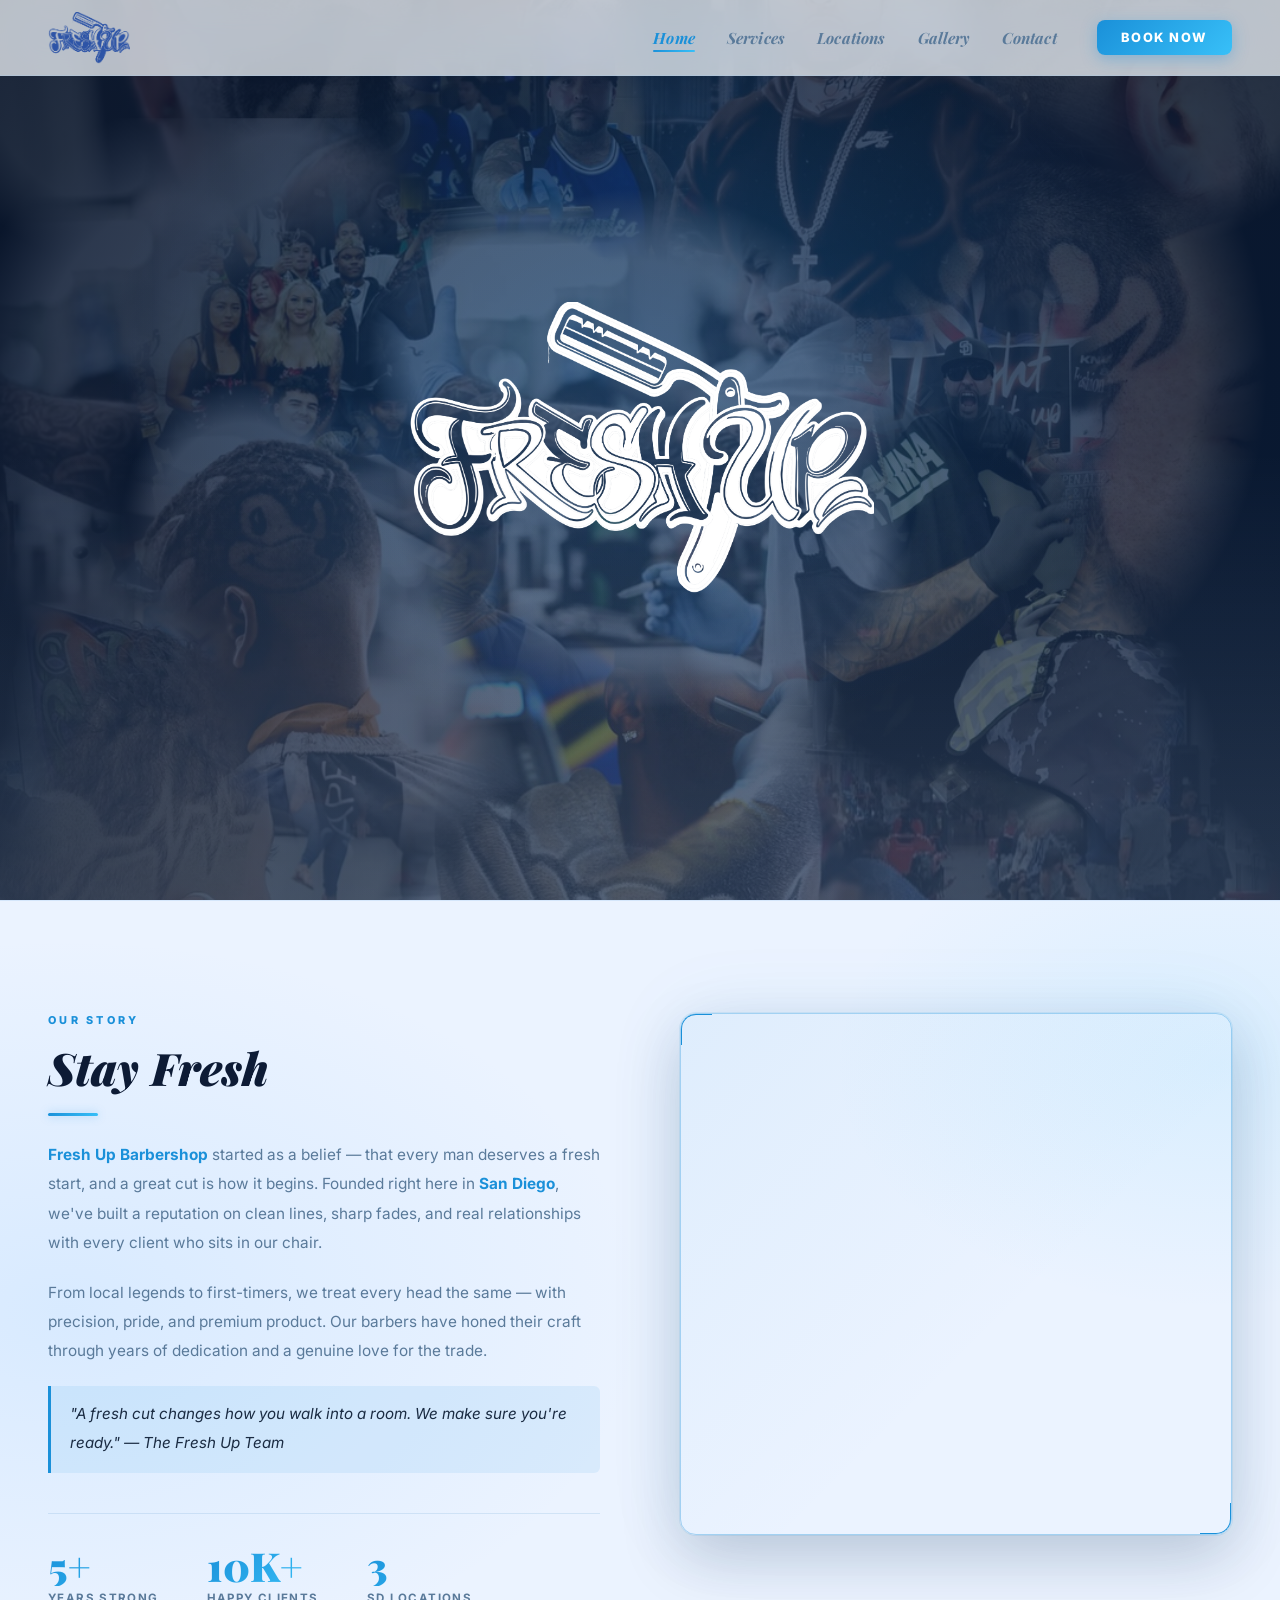
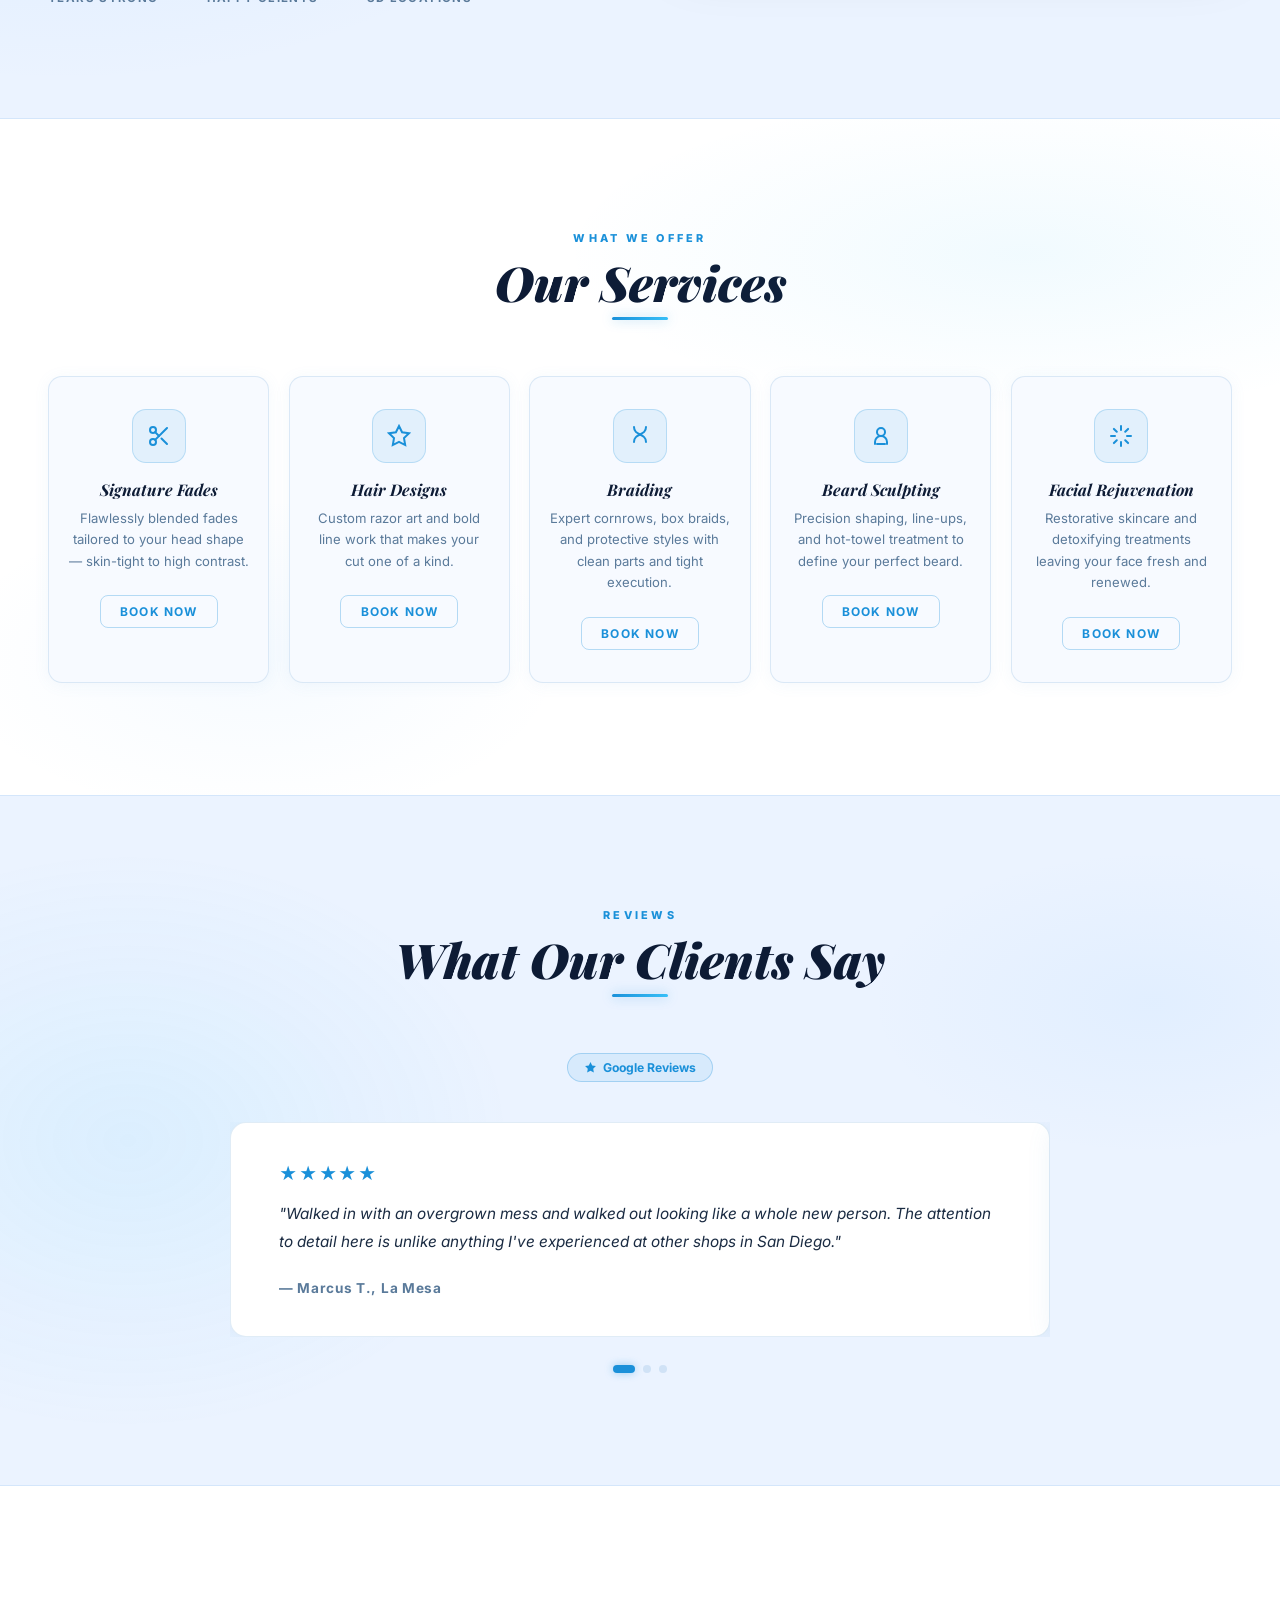
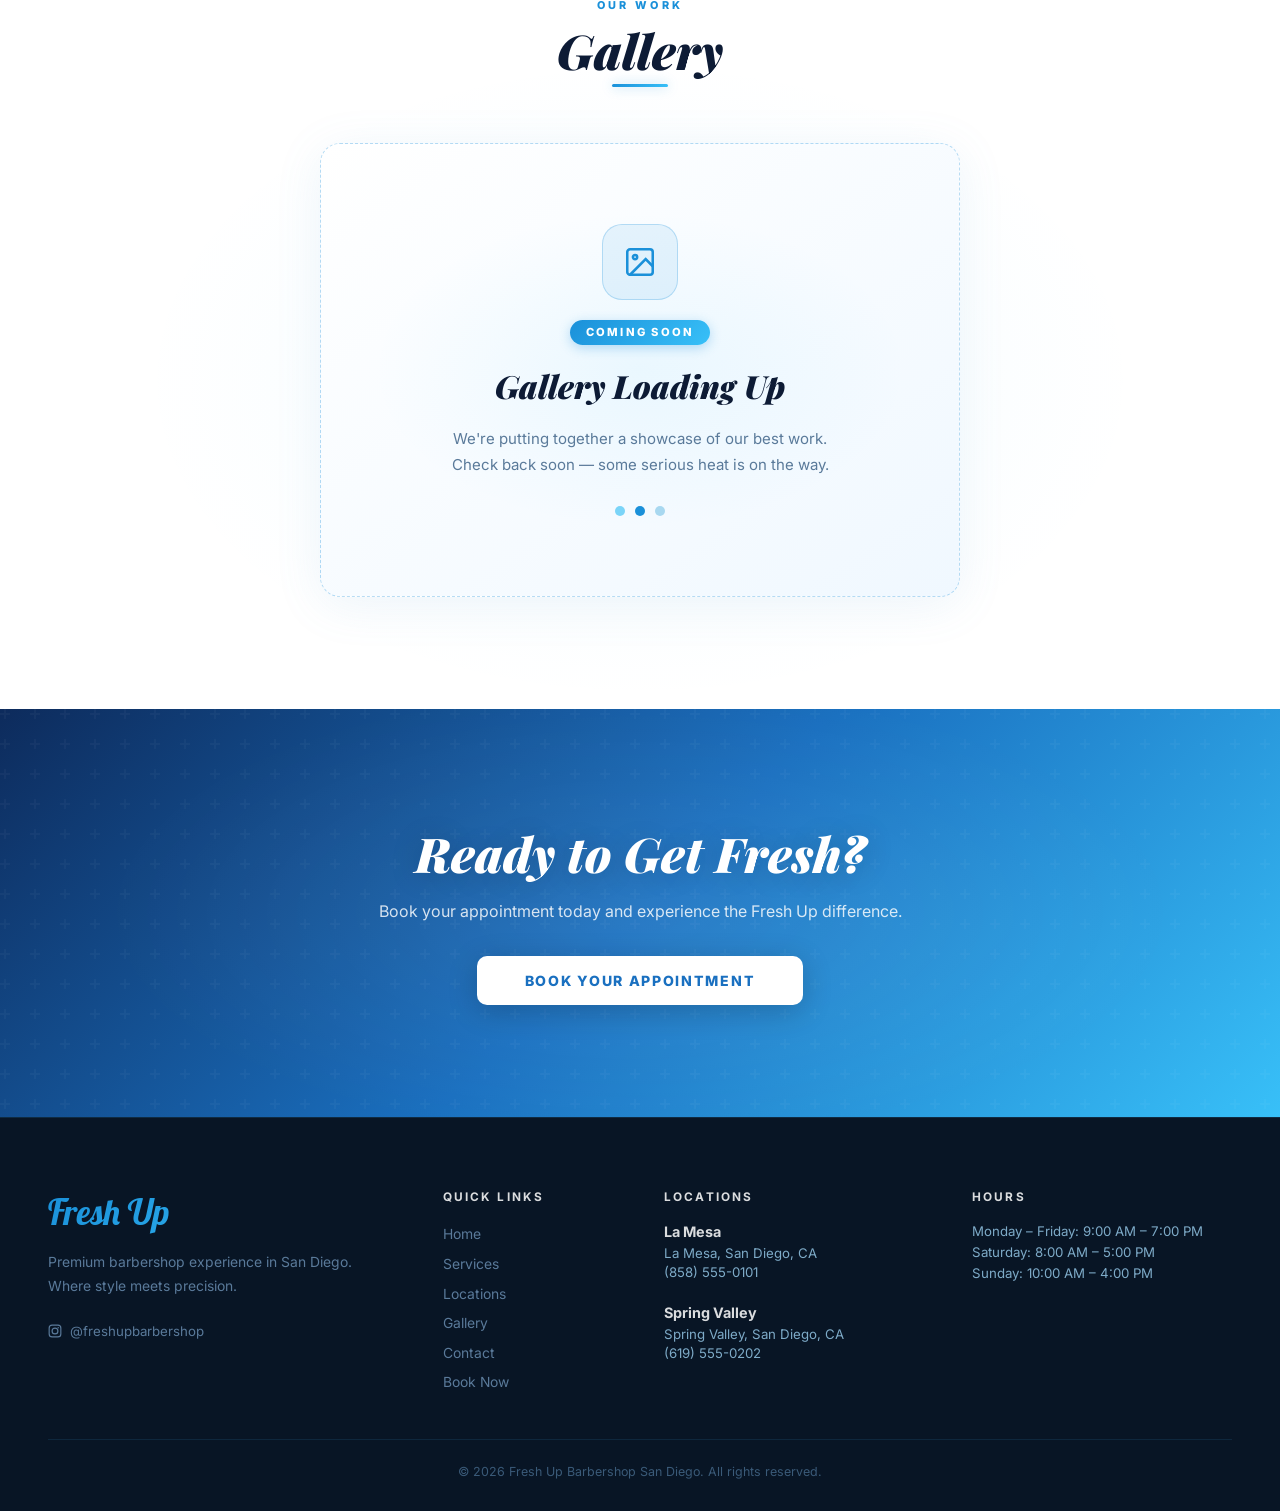
==== commit 63ca1991: "updated styling" ====
--- a/public/index.html
+++ b/public/index.html
@@ -12,26 +12,6 @@
         href="https://fonts.googleapis.com/css2?family=Lobster&family=Playfair+Display:ital,wght@0,700;0,900;1,400;1,700&family=Inter:wght@400;500;600;700;800&display=swap"
         rel="stylesheet">
     <link rel="stylesheet" href="css/index.css">
-
-    <style>
-        /* ── About section animation setup ── */
-        .about-text,
-        .about-pillars,
-        .pillar-item,
-        .about-stat {
-            opacity: 0;
-            transform: translateY(28px);
-            transition: opacity 0.6s ease, transform 0.6s ease;
-        }
-
-        .about-text.in-view,
-        .about-pillars.in-view,
-        .pillar-item.in-view,
-        .about-stat.in-view {
-            opacity: 1;
-            transform: translateY(0);
-        }
-    </style>
 </head>
 
 <body>
@@ -66,6 +46,8 @@
     <!-- ==================== ABOUT ==================== -->
     <section class="about-section" id="about">
         <div class="about-inner">
+
+            <!-- LEFT: text & stats -->
             <div class="about-text">
                 <div class="section-label">OUR STORY</div>
                 <h2 class="about-title">Stay Fresh</h2>
@@ -93,65 +75,16 @@
                             Locations</span></div>
                 </div>
             </div>
-            <div class="about-pillars">
-                <div class="pillar-item">
-                    <div class="feature-icon">
-                        <svg width="22" height="22" viewBox="0 0 24 24" fill="none" stroke="currentColor"
-                            stroke-width="2">
-                            <circle cx="6" cy="6" r="3" />
-                            <circle cx="6" cy="18" r="3" />
-                            <line x1="20" y1="4" x2="8.12" y2="15.88" />
-                            <line x1="14.47" y1="14.48" x2="20" y2="20" />
-                            <line x1="8.12" y1="8.12" x2="12" y2="12" />
-                        </svg>
-                    </div>
-                    <div>
-                        <h3 class="pillar-name">Skilled Barbers</h3>
-                        <p class="pillar-desc">Celebrity-trusted cuts perfected over years of dedicated craft.</p>
-                    </div>
-                </div>
-                <div class="pillar-item">
-                    <div class="feature-icon">
-                        <svg width="22" height="22" viewBox="0 0 24 24" fill="none" stroke="currentColor"
-                            stroke-width="2">
-                            <path
-                                d="M20.84 4.61a5.5 5.5 0 0 0-7.78 0L12 5.67l-1.06-1.06a5.5 5.5 0 0 0-7.78 7.78l1.06 1.06L12 21.23l7.78-7.78 1.06-1.06a5.5 5.5 0 0 0 0-7.78z" />
-                        </svg>
-                    </div>
-                    <div>
-                        <h3 class="pillar-name">Premium Products</h3>
-                        <p class="pillar-desc">Only the finest grooming products used on every client, every time.</p>
-                    </div>
-                </div>
-                <div class="pillar-item">
-                    <div class="feature-icon">
-                        <svg width="22" height="22" viewBox="0 0 24 24" fill="none" stroke="currentColor"
-                            stroke-width="2">
-                            <polygon
-                                points="12 2 15.09 8.26 22 9.27 17 14.14 18.18 21.02 12 17.77 5.82 21.02 7 14.14 2 9.27 8.91 8.26 12 2" />
-                        </svg>
-                    </div>
-                    <div>
-                        <h3 class="pillar-name">Luxury Atmosphere</h3>
-                        <p class="pillar-desc">A welcoming space where clients become friends and every visit feels
-                            special.</p>
-                    </div>
-                </div>
-                <div class="pillar-item">
-                    <div class="feature-icon">
-                        <svg width="22" height="22" viewBox="0 0 24 24" fill="none" stroke="currentColor"
-                            stroke-width="2">
-                            <circle cx="12" cy="12" r="10" />
-                            <line x1="12" y1="8" x2="12" y2="12" />
-                            <line x1="12" y1="16" x2="12.01" y2="16" />
-                        </svg>
-                    </div>
-                    <div>
-                        <h3 class="pillar-name">Built on Dedication</h3>
-                        <p class="pillar-desc">No shortcuts. Every client leaves looking their absolute best.</p>
-                    </div>
-                </div>
-            </div>
+
+            <!-- RIGHT: video showcase -->
+            <div class="about-video-wrap">
+                <div class="about-video-frame">
+                    <video class="about-video" src="videos/freshup-promo.mp4" autoplay muted loop playsinline
+                        preload="auto"></video>
+                    <div class="video-corner-br"></div>
+                </div>
+            </div>
+
         </div>
     </section>
 
@@ -228,7 +161,7 @@
         <h2 class="section-title">What Our Clients Say</h2>
         <div class="gold-divider"></div>
         <div class="google-badge">
-            <svg width="13" height="13" viewBox="0 0 24 24" fill="#F5C842">
+            <svg width="13" height="13" viewBox="0 0 24 24" fill="#1A90D9">
                 <polygon
                     points="12 2 15.09 8.26 22 9.27 17 14.14 18.18 21.02 12 17.77 5.82 21.02 7 14.14 2 9.27 8.91 8.26 12 2" />
             </svg>
@@ -298,18 +231,16 @@
     <section class="section cta-section">
         <h2 class="cta-title">Ready to Get Fresh?</h2>
         <p class="cta-desc">Book your appointment today and experience the Fresh Up difference.</p>
-        <a href="#" class="cta-main-btn">Book Your Appointment</a>
+        <a href="booking.html" class="cta-main-btn">Book Your Appointment</a>
     </section>
 
     <!-- ==================== FOOTER ==================== -->
     <footer class="site-footer">
         <div class="footer-grid">
             <div class="footer-col">
-                <img src="images/freshup.png" alt="Fresh Up Barbershop Logo"
-                    style="max-width: 520px; width: 90%; display: block; margin: 0 auto;">
+                <div class="footer-logo-text">Fresh Up</div>
                 <p class="footer-tagline">Premium barbershop experience in San Diego. Where style meets precision.</p>
-                <a href="https://www.instagram.com/freshupbarbershop/" target="_blank" rel="noopener noreferrer"
-                    class="footer-social-link">
+                <a href="#" class="footer-social-link">
                     <svg width="14" height="14" viewBox="0 0 24 24" fill="none" stroke="currentColor" stroke-width="2">
                         <rect x="2" y="2" width="20" height="20" rx="5" />
                         <circle cx="12" cy="12" r="5" />
@@ -357,56 +288,7 @@
     </footer>
 
     <!-- ==================== SCRIPTS ==================== -->
-    <script>
-        // Header scroll
-        (function () {
-            var h = document.getElementById('mainHeader');
-            function u() { h.classList[window.pageYOffset > 10 ? 'add' : 'remove']('scrolled'); }
-            window.addEventListener('scroll', u); u();
-        })();
-
-        // Reviews carousel
-        var reviewCurrent = 0;
-        var reviewTotal = 3;
-        function goReview(n) {
-            reviewCurrent = (n + reviewTotal) % reviewTotal;
-            document.getElementById('reviewsTrack').style.transform = 'translateX(-' + (reviewCurrent * 100) + '%)';
-            document.querySelectorAll('.reviews-dot').forEach(function (d, i) { d.classList.toggle('active', i === reviewCurrent); });
-        }
-        document.getElementById('reviewPrev').onclick = function () { goReview(reviewCurrent - 1); };
-        document.getElementById('reviewNext').onclick = function () { goReview(reviewCurrent + 1); };
-        setInterval(function () { goReview(reviewCurrent + 1); }, 5000);
-
-        // About section scroll animations
-        (function () {
-            var observer = new IntersectionObserver(function (entries) {
-                entries.forEach(function (entry) {
-                    if (entry.isIntersecting) {
-                        entry.target.classList.add('in-view');
-                        observer.unobserve(entry.target);
-                    }
-                });
-            }, { threshold: 0.15 });
-
-            // Observe the two main columns
-            var aboutText = document.querySelector('.about-text');
-            var aboutPillars = document.querySelector('.about-pillars');
-            if (aboutText) observer.observe(aboutText);
-            if (aboutPillars) observer.observe(aboutPillars);
-
-            // Stagger the pillar items
-            document.querySelectorAll('.pillar-item').forEach(function (el, i) {
-                el.style.transitionDelay = (i * 0.12) + 's';
-                observer.observe(el);
-            });
-
-            // Stagger the stat numbers
-            document.querySelectorAll('.about-stat').forEach(function (el, i) {
-                el.style.transitionDelay = (i * 0.1) + 's';
-                observer.observe(el);
-            });
-        })();
-    </script>
+    <script src="js/index.js"></script>
 
 </body>
 
--- a/public/css/index.css
+++ b/public/css/index.css
@@ -1,19 +1,36 @@
+/* ================================================================
+   FRESH UP BARBERSHOP — INDEX.CSS
+   Redesign: Modern Light · Sky Blue · Shiny Silver
+   ================================================================ */
+
 /* ── CSS Variables ── */
 :root {
-    --bg: #141010;
-    --bg-mid: #1E1610;
-    --bg-card: #1f1510;
-    --blue: #C4BAB0;
-    --blue-bright: #F1EDE5;
-    --blue-dim: #3a2010;
-    --blue-glow: rgba(244, 162, 97, 0.18);
-    --yellow: #F4A261;
-    --yellow-dark: #c87840;
-    --yellow-dim: rgba(244, 162, 97, 0.12);
-    --text: #F1EDE5;
-    --text-muted: #C4BAB0;
-    --border: rgba(244, 162, 97, 0.18);
+    --bg: #F4F8FF;
+    --bg-mid: #EBF3FF;
+    --bg-card: #FFFFFF;
+    --blue: #7BA7C4;
+    --blue-bright: #0D1B35;
+    --blue-dim: rgba(56, 168, 224, 0.1);
+    --blue-glow: rgba(56, 168, 224, 0.22);
+    --yellow: #1A90D9;
+    /* primary accent = electric sky blue */
+    --yellow-dark: #1070B0;
+    --yellow-dim: rgba(26, 144, 217, 0.09);
+    --text: #1A2B42;
+    --text-muted: #5A7A9A;
+    --border: rgba(100, 160, 210, 0.2);
     --white: #FFFFFF;
+    --navy: #0D1B35;
+    --silver: #E2EAF4;
+    --silver-bright: #F7FAFF;
+
+    /* Gradients */
+    --grad-hero: linear-gradient(160deg, rgba(13, 27, 53, 0.78) 0%, rgba(13, 40, 80, 0.65) 100%);
+    --grad-blue: linear-gradient(135deg, #1A90D9 0%, #38C0F8 100%);
+    --grad-mesh:
+        radial-gradient(ellipse 70% 50% at 15% 25%, rgba(100, 180, 255, 0.22) 0%, transparent 65%),
+        radial-gradient(ellipse 55% 45% at 85% 70%, rgba(160, 210, 255, 0.18) 0%, transparent 65%),
+        radial-gradient(ellipse 40% 60% at 55% 90%, rgba(120, 190, 240, 0.14) 0%, transparent 60%);
 }
 
 /* ── Reset & Base ── */
@@ -33,11 +50,26 @@
     font-family: 'Inter', sans-serif;
     color: var(--text);
     overflow-x: hidden;
-    background: url('../images/freshup_collage.png') center center / cover no-repeat fixed;
-}
-
-
-/* ── Header ── */
+    background: var(--bg);
+}
+
+/* ── Grid / mesh background overlay ── */
+.grid-background {
+    position: fixed;
+    inset: 0;
+    z-index: 0;
+    pointer-events: none;
+    background:
+        var(--grad-mesh),
+        url("data:image/svg+xml,%3Csvg width='60' height='60' viewBox='0 0 60 60' xmlns='http://www.w3.org/2000/svg'%3E%3Cg fill='none' fill-rule='evenodd'%3E%3Cg fill='%2338a8e0' fill-opacity='0.03'%3E%3Cpath d='M36 34v-4h-2v4h-4v2h4v4h2v-4h4v-2h-4zm0-30V0h-2v4h-4v2h4v4h2V6h4V4h-4zM6 34v-4H4v4H0v2h4v4h2v-4h4v-2H6zM6 4V0H4v4H0v2h4v4h2V6h4V4H6z'/%3E%3C/g%3E%3C/g%3E%3C/svg%3E"),
+        var(--bg);
+    opacity: 1;
+}
+
+
+/* ================================================================
+   HEADER
+   ================================================================ */
 #mainHeader {
     position: fixed;
     top: 0;
@@ -47,34 +79,32 @@
     display: flex;
     align-items: center;
     justify-content: space-between;
-    height: 80px;
+    height: 76px;
     padding: 0 3rem;
-    background: transparent;
-    backdrop-filter: none;
-    border-bottom: 1px solid rgba(255, 255, 255, 0.08);
-    transition: box-shadow 0.3s;
-    overflow: hidden;
+    background: rgba(248, 252, 255, 0.72);
+    backdrop-filter: blur(20px) saturate(1.4);
+    -webkit-backdrop-filter: blur(20px) saturate(1.4);
+    border-bottom: 1px solid rgba(160, 200, 240, 0.28);
+    transition: box-shadow 0.3s, background 0.3s;
 }
 
 #mainHeader.scrolled {
-    box-shadow: 0 4px 30px rgba(0, 0, 0, 0.5);
+    background: rgba(248, 252, 255, 0.9);
+    box-shadow: 0 4px 24px rgba(26, 80, 160, 0.08);
 }
 
 .header-logo {
-    font-family: 'Lobster', cursive;
-    font-size: 2rem;
-    color: var(--yellow);
-    text-decoration: none;
-    text-shadow: 0 0 20px rgba(245, 200, 66, 0.3);
     display: flex;
     align-items: center;
     height: 100%;
+    text-decoration: none;
 }
 
 .header-logo img {
-    height: 60px;
+    height: 52px;
     width: auto;
     display: block;
+    filter: brightness(0) saturate(100%) invert(30%) sepia(80%) saturate(600%) hue-rotate(185deg) brightness(90%);
 }
 
 .header-right {
@@ -92,11 +122,12 @@
     text-decoration: none;
     color: var(--text-muted);
     font-family: 'Playfair Display', serif;
-    font-size: 1rem;
+    font-size: 0.97rem;
     font-style: italic;
     font-weight: 700;
     transition: color 0.2s;
     position: relative;
+    letter-spacing: 0.01em;
 }
 
 nav a.active {
@@ -110,7 +141,7 @@
     left: 0;
     right: 0;
     height: 2px;
-    background: var(--yellow);
+    background: var(--grad-blue);
     border-radius: 2px;
 }
 
@@ -119,25 +150,29 @@
 }
 
 .book-now-btn {
-    background: var(--yellow);
-    color: #0d1a26;
+    background: var(--grad-blue);
+    color: #FFFFFF;
     font-weight: 800;
-    font-size: 0.82rem;
+    font-size: 0.8rem;
     letter-spacing: 0.12em;
     text-transform: uppercase;
-    padding: 0.65rem 1.6rem;
-    border-radius: 3px;
+    padding: 0.62rem 1.5rem;
+    border-radius: 8px;
     text-decoration: none;
-    transition: background 0.2s, box-shadow 0.2s;
-    box-shadow: 0 0 16px rgba(245, 200, 66, 0.25);
+    transition: transform 0.2s, box-shadow 0.2s, filter 0.2s;
+    box-shadow: 0 4px 16px rgba(26, 144, 217, 0.35);
 }
 
 .book-now-btn:hover {
-    background: #ffe066;
-    box-shadow: 0 0 24px rgba(245, 200, 66, 0.45);
-}
-
-/* ── Hero ── */
+    filter: brightness(1.08);
+    transform: translateY(-1px);
+    box-shadow: 0 6px 24px rgba(26, 144, 217, 0.45);
+}
+
+
+/* ================================================================
+   HERO
+   ================================================================ */
 .hero {
     position: relative;
     height: 100vh;
@@ -145,51 +180,59 @@
     align-items: center;
     justify-content: center;
     overflow: hidden;
-    background: url('../../backend/images/freshup_collage.png') center center / cover no-repeat;
+    background: url('../images/freshup_collage.png') center center / cover no-repeat;
 }
 
 .hero::before {
     content: '';
     position: absolute;
     inset: 0;
-    background: rgba(0, 0, 0, 0.52);
-    z-index: 1;
-}
-
+    background: var(--grad-hero);
+    z-index: 1;
+}
+
+/* subtle shimmer gradient over image */
 .hero::after {
-    content: none;
+    content: '';
+    position: absolute;
+    inset: 0;
+    background:
+        radial-gradient(ellipse 60% 60% at 50% 40%, rgba(56, 168, 255, 0.18) 0%, transparent 70%),
+        linear-gradient(to bottom, transparent 50%, rgba(244, 248, 255, 0.12) 100%);
+    z-index: 2;
+    pointer-events: none;
 }
 
 .hero-content {
     position: relative;
-    z-index: 2;
+    z-index: 3;
     text-align: center;
     padding: 2rem;
 }
 
-.hero-logo {
-    margin-bottom: 1.8rem;
-    display: inline-block;
+.hero-content img {
+    filter: brightness(0) invert(1);
+    drop-shadow: 0 0 40px rgba(56, 200, 255, 0.5);
 }
 
 .hero-tagline {
     font-family: 'Playfair Display', serif;
     font-size: clamp(3rem, 6.5vw, 6rem);
     font-weight: 900;
-    color: var(--white);
+    color: #FFFFFF;
     line-height: 1.05;
     margin-bottom: 0.8rem;
-    text-shadow: 0 2px 40px rgba(0, 0, 0, 0.5);
+    text-shadow: 0 2px 40px rgba(0, 0, 0, 0.3);
     font-style: italic;
 }
 
 .hero-tagline span {
-    color: var(--yellow);
+    color: #7AD4F8;
 }
 
 .hero-sub {
     font-size: 0.88rem;
-    color: var(--text-muted);
+    color: rgba(255, 255, 255, 0.7);
     font-weight: 600;
     letter-spacing: 0.2em;
     text-transform: uppercase;
@@ -197,8 +240,8 @@
 }
 
 .cta-button {
-    background: var(--yellow);
-    color: #0d1a26;
+    background: var(--grad-blue);
+    color: #FFFFFF;
     border: none;
     padding: 1rem 2.8rem;
     font-family: 'Inter', sans-serif;
@@ -206,16 +249,16 @@
     font-weight: 800;
     letter-spacing: 0.12em;
     text-transform: uppercase;
-    border-radius: 3px;
+    border-radius: 10px;
     cursor: pointer;
-    transition: background 0.2s, transform 0.15s, box-shadow 0.2s;
-    box-shadow: 0 0 30px rgba(245, 200, 66, 0.3);
+    transition: transform 0.2s, box-shadow 0.2s, filter 0.2s;
+    box-shadow: 0 6px 30px rgba(26, 144, 217, 0.45);
 }
 
 .cta-button:hover {
-    background: #ffe066;
     transform: translateY(-2px);
-    box-shadow: 0 0 40px rgba(245, 200, 66, 0.5);
+    filter: brightness(1.1);
+    box-shadow: 0 8px 40px rgba(26, 144, 217, 0.55);
 }
 
 .hero-scroll-hint {
@@ -227,10 +270,11 @@
     flex-direction: column;
     align-items: center;
     gap: 0.4rem;
-    color: var(--text-muted);
+    color: rgba(255, 255, 255, 0.5);
     font-size: 0.65rem;
     letter-spacing: 0.2em;
     text-transform: uppercase;
+    z-index: 3;
     animation: bounce 2.2s ease-in-out infinite;
 }
 
@@ -246,54 +290,141 @@
     }
 }
 
-/* ── Shared Sections ── */
+
+/* ================================================================
+   SHARED SECTIONS
+   ================================================================ */
 .section {
-    padding: 6rem 3rem;
+    padding: 7rem 3rem;
     position: relative;
     z-index: 1;
 }
 
 .section-label {
-    font-size: 0.7rem;
-    font-weight: 700;
-    letter-spacing: 0.25em;
+    font-size: 0.68rem;
+    font-weight: 800;
+    letter-spacing: 0.3em;
     text-transform: uppercase;
-    color: var(--blue);
-    margin-bottom: 0.6rem;
+    color: var(--yellow);
+    margin-bottom: 0.7rem;
 }
 
 .section-title {
     font-family: 'Playfair Display', serif;
     font-size: clamp(2rem, 4vw, 3rem);
     font-weight: 900;
-    color: var(--white);
+    color: var(--navy);
     margin-bottom: 0.5rem;
     font-style: italic;
+    line-height: 1.1;
 }
 
 .gold-divider {
-    width: 60px;
+    width: 56px;
     height: 3px;
-    background: linear-gradient(90deg, var(--yellow), var(--blue));
-    border-radius: 2px;
-    margin: 0 auto 3rem;
-}
-
-/* ── About ── */
+    background: var(--grad-blue);
+    border-radius: 3px;
+    margin: 0 auto 3.5rem;
+    box-shadow: 0 0 12px rgba(26, 144, 217, 0.4);
+}
+
+/* ================================================================
+   SCROLL ANIMATIONS — slide in from right
+   ================================================================ */
+
+@keyframes slideInFromRight {
+    from {
+        opacity: 0;
+        transform: translateX(70px);
+    }
+
+    to {
+        opacity: 1;
+        transform: translateX(0);
+    }
+}
+
+/* About text block — starts hidden off to the right */
+.about-text {
+    opacity: 0;
+    transform: translateX(70px);
+    transition: opacity 0.75s cubic-bezier(0.22, 1, 0.36, 1),
+        transform 0.75s cubic-bezier(0.22, 1, 0.36, 1);
+}
+
+.about-text.in-view {
+    opacity: 1;
+    transform: translateX(0);
+}
+
+/* Pillar cards — hidden until scrolled into view */
+.pillar-item {
+    display: flex;
+    gap: 1.2rem;
+    align-items: flex-start;
+    background: var(--white);
+    border: 1px solid var(--border);
+    border-radius: 12px;
+    padding: 1.2rem 1.4rem;
+    box-shadow: 0 2px 12px rgba(100, 160, 210, 0.08);
+
+    /* animation initial state */
+    opacity: 0;
+    transform: translateX(70px);
+    /* smooth transition for hover after animation ends */
+    transition: transform 0.25s ease, box-shadow 0.25s ease,
+        border-color 0.25s ease;
+}
+
+.pillar-item.in-view {
+    animation: slideInFromRight 0.65s cubic-bezier(0.22, 1, 0.36, 1) forwards;
+}
+
+/* Stagger each card */
+.pillar-item:nth-child(1).in-view {
+    animation-delay: 0.05s;
+}
+
+.pillar-item:nth-child(2).in-view {
+    animation-delay: 0.18s;
+}
+
+.pillar-item:nth-child(3).in-view {
+    animation-delay: 0.31s;
+}
+
+.pillar-item:nth-child(4).in-view {
+    animation-delay: 0.44s;
+}
+
+/* Hover still works once cards are settled */
+.pillar-item.settled:hover {
+    transform: translateX(4px) !important;
+    border-color: rgba(26, 144, 217, 0.4);
+    box-shadow: 0 6px 24px rgba(26, 144, 217, 0.12);
+}
+
+/* ================================================================
+   ABOUT
+   ================================================================ */
 .about-section {
     background: var(--bg-mid);
-    padding: 6rem 3rem;
-    position: relative;
-    z-index: 1;
-    border-top: 1px solid var(--border);
-    border-bottom: 1px solid var(--border);
-}
-
+    padding: 7rem 3rem;
+    position: relative;
+    z-index: 1;
+    border-top: 1px solid rgba(160, 200, 240, 0.3);
+    border-bottom: 1px solid rgba(160, 200, 240, 0.3);
+    overflow: hidden;
+}
+
+/* mesh shimmer behind about section */
 .about-section::before {
     content: '';
     position: absolute;
     inset: 0;
-    background: radial-gradient(ellipse 80% 60% at 20% 50%, rgba(74, 159, 212, 0.06) 0%, transparent 70%);
+    background:
+        radial-gradient(ellipse 70% 70% at 5% 50%, rgba(100, 180, 255, 0.14) 0%, transparent 65%),
+        radial-gradient(ellipse 50% 50% at 95% 20%, rgba(56, 192, 248, 0.1) 0%, transparent 60%);
     pointer-events: none;
 }
 
@@ -304,27 +435,30 @@
     grid-template-columns: 1fr 1fr;
     gap: 5rem;
     align-items: start;
+    position: relative;
+    z-index: 1;
 }
 
 .about-title {
     font-family: 'Playfair Display', serif;
     font-size: 2.8rem;
     font-weight: 900;
-    color: var(--white);
+    color: var(--navy);
     font-style: italic;
 }
 
 .about-divider {
     width: 50px;
     height: 3px;
-    background: var(--yellow);
-    border-radius: 2px;
+    background: var(--grad-blue);
+    border-radius: 3px;
     margin: 1rem 0 1.5rem;
+    box-shadow: 0 0 10px rgba(26, 144, 217, 0.35);
 }
 
 .about-story {
     color: var(--text-muted);
-    line-height: 1.85;
+    line-height: 1.9;
     margin-bottom: 1.3rem;
     font-size: 0.96rem;
 }
@@ -342,8 +476,11 @@
     border-left: 3px solid var(--yellow);
     padding-left: 1.2rem;
     font-style: italic;
-    color: var(--blue-bright);
+    color: var(--text);
     font-size: 0.95rem;
+    background: var(--yellow-dim);
+    border-radius: 0 6px 6px 0;
+    padding: 0.9rem 1.2rem;
 }
 
 .about-stats {
@@ -359,13 +496,16 @@
     font-family: 'Playfair Display', serif;
     font-size: 2.5rem;
     font-weight: 900;
-    color: var(--yellow);
+    background: var(--grad-blue);
+    -webkit-background-clip: text;
+    -webkit-text-fill-color: transparent;
+    background-clip: text;
     line-height: 1;
 }
 
 .stat-label {
     font-size: 0.72rem;
-    font-weight: 600;
+    font-weight: 700;
     letter-spacing: 0.12em;
     text-transform: uppercase;
     color: var(--text-muted);
@@ -375,22 +515,18 @@
 .about-pillars {
     display: flex;
     flex-direction: column;
-    gap: 1.8rem;
-}
-
-.pillar-item {
-    display: flex;
-    gap: 1.2rem;
-    align-items: flex-start;
-}
+    gap: 1.6rem;
+}
+
+
 
 .feature-icon {
-    width: 52px;
-    height: 52px;
-    min-width: 52px;
-    background: transparent;
-    border: 1px solid var(--yellow-dark);
-    border-radius: 50%;
+    width: 48px;
+    height: 48px;
+    min-width: 48px;
+    background: var(--yellow-dim);
+    border: 1px solid rgba(26, 144, 217, 0.25);
+    border-radius: 12px;
     display: flex;
     align-items: center;
     justify-content: center;
@@ -401,21 +537,36 @@
     font-family: 'Playfair Display', serif;
     font-style: italic;
     font-weight: 700;
-    color: var(--yellow);
+    color: var(--navy);
     margin-bottom: 0.3rem;
     font-size: 1rem;
 }
 
 .pillar-desc {
     color: var(--text-muted);
-    font-size: 0.88rem;
+    font-size: 0.87rem;
     line-height: 1.65;
 }
 
-/* ── Services ── */
+
+/* ================================================================
+   SERVICES
+   ================================================================ */
 .services-section {
-    background: var(--bg);
+    background: var(--white);
     text-align: center;
+    position: relative;
+    overflow: hidden;
+}
+
+.services-section::before {
+    content: '';
+    position: absolute;
+    inset: 0;
+    background:
+        radial-gradient(ellipse 60% 40% at 80% 20%, rgba(56, 192, 248, 0.07) 0%, transparent 60%),
+        radial-gradient(ellipse 40% 40% at 20% 80%, rgba(100, 180, 255, 0.06) 0%, transparent 60%);
+    pointer-events: none;
 }
 
 .services-grid {
@@ -423,41 +574,47 @@
     margin: 0 auto;
     display: grid;
     grid-template-columns: repeat(5, 1fr);
-    gap: 1rem;
+    gap: 1.2rem;
+    position: relative;
+    z-index: 1;
 }
 
 .service-card {
-    background: var(--bg-card);
-    border-radius: 10px;
+    background: var(--silver-bright);
+    border-radius: 14px;
     padding: 2rem 1.2rem;
     text-align: center;
     border: 1px solid var(--border);
-    transition: transform 0.25s, box-shadow 0.25s, border-color 0.25s;
+    transition: transform 0.25s, box-shadow 0.25s, border-color 0.25s, background 0.25s;
+    box-shadow: 0 2px 16px rgba(100, 160, 210, 0.07);
 }
 
 .service-card:hover {
     transform: translateY(-6px);
-    box-shadow: 0 12px 40px rgba(74, 159, 212, 0.2);
-    border-color: var(--yellow-dark);
+    box-shadow: 0 16px 48px rgba(26, 144, 217, 0.15);
+    border-color: rgba(26, 144, 217, 0.35);
+    background: var(--white);
 }
 
 .service-icon {
-    width: 56px;
-    height: 56px;
-    background: transparent;
-    border: 1px solid var(--yellow-dark);
-    border-radius: 50%;
+    width: 54px;
+    height: 54px;
+    background: var(--yellow-dim);
+    border: 1px solid rgba(26, 144, 217, 0.22);
+    border-radius: 14px;
     display: flex;
     align-items: center;
     justify-content: center;
     margin: 0 auto 1rem;
     color: var(--yellow);
-    transition: background 0.2s, border-color 0.2s;
+    transition: background 0.2s, border-color 0.2s, transform 0.2s;
 }
 
 .service-card:hover .service-icon {
-    background: var(--yellow-dim);
-    border-color: var(--yellow);
+    background: var(--grad-blue);
+    border-color: transparent;
+    color: #FFFFFF;
+    transform: scale(1.05);
 }
 
 .service-name {
@@ -465,7 +622,7 @@
     font-style: italic;
     font-weight: 700;
     font-size: 1rem;
-    color: var(--white);
+    color: var(--navy);
     margin-bottom: 0.5rem;
 }
 
@@ -485,23 +642,40 @@
     letter-spacing: 0.1em;
     text-transform: uppercase;
     padding: 0.5rem 1.2rem;
-    border-radius: 3px;
+    border-radius: 8px;
     text-decoration: none;
-    border: 1px solid var(--yellow-dark);
-    transition: background 0.2s, color 0.2s;
+    border: 1px solid rgba(26, 144, 217, 0.3);
+    transition: background 0.2s, color 0.2s, border-color 0.2s, box-shadow 0.2s;
 }
 
 .service-btn:hover {
-    background: var(--yellow);
-    color: #0d1a26;
-}
-
-/* ── Reviews ── */
+    background: var(--grad-blue);
+    color: #FFFFFF;
+    border-color: transparent;
+    box-shadow: 0 4px 16px rgba(26, 144, 217, 0.3);
+}
+
+
+/* ================================================================
+   REVIEWS
+   ================================================================ */
 .reviews-section {
     background: var(--bg-mid);
     text-align: center;
-    border-top: 1px solid var(--border);
-    border-bottom: 1px solid var(--border);
+    border-top: 1px solid rgba(160, 200, 240, 0.3);
+    border-bottom: 1px solid rgba(160, 200, 240, 0.3);
+    position: relative;
+    overflow: hidden;
+}
+
+.reviews-section::before {
+    content: '';
+    position: absolute;
+    inset: 0;
+    background:
+        radial-gradient(ellipse 50% 70% at 10% 50%, rgba(56, 192, 248, 0.09) 0%, transparent 60%),
+        radial-gradient(ellipse 40% 40% at 90% 30%, rgba(100, 180, 255, 0.07) 0%, transparent 55%);
+    pointer-events: none;
 }
 
 .google-badge {
@@ -509,7 +683,7 @@
     align-items: center;
     gap: 0.4rem;
     background: var(--yellow-dim);
-    border: 1px solid var(--yellow-dark);
+    border: 1px solid rgba(26, 144, 217, 0.28);
     color: var(--yellow);
     font-size: 0.76rem;
     font-weight: 700;
@@ -520,7 +694,7 @@
 
 .reviews-carousel {
     position: relative;
-    max-width: 850px;
+    max-width: 820px;
     margin: 0 auto;
     overflow: hidden;
 }
@@ -536,11 +710,12 @@
 
 .review-card {
     min-width: 100%;
-    background: var(--bg-card);
+    background: var(--white);
     border: 1px solid var(--border);
-    border-radius: 12px;
+    border-radius: 16px;
     padding: 2.5rem 3rem;
     text-align: left;
+    box-shadow: 0 4px 24px rgba(100, 160, 210, 0.1);
 }
 
 .review-stars {
@@ -560,7 +735,7 @@
 
 .review-author {
     font-weight: 700;
-    color: var(--blue-bright);
+    color: var(--text-muted);
     font-size: 0.85rem;
     letter-spacing: 0.05em;
 }
@@ -569,33 +744,35 @@
     position: absolute;
     top: 50%;
     transform: translateY(-50%);
-    background: transparent;
+    background: var(--white);
     border: 1px solid var(--border);
     color: var(--yellow);
-    width: 40px;
-    height: 40px;
+    width: 42px;
+    height: 42px;
     border-radius: 50%;
     font-size: 1.4rem;
     cursor: pointer;
     z-index: 2;
-    transition: background 0.2s, border-color 0.2s;
+    transition: background 0.2s, border-color 0.2s, box-shadow 0.2s, color 0.2s;
     display: flex;
     align-items: center;
     justify-content: center;
+    box-shadow: 0 2px 12px rgba(100, 160, 210, 0.12);
 }
 
 .reviews-arrow:hover {
-    background: var(--yellow);
-    color: #0d1a26;
-    border-color: var(--yellow);
+    background: var(--grad-blue);
+    color: #FFFFFF;
+    border-color: transparent;
+    box-shadow: 0 4px 20px rgba(26, 144, 217, 0.3);
 }
 
 .reviews-arrow-left {
-    left: -55px;
+    left: -58px;
 }
 
 .reviews-arrow-right {
-    right: -55px;
+    right: -58px;
 }
 
 .reviews-dots {
@@ -609,27 +786,43 @@
     width: 8px;
     height: 8px;
     border-radius: 50%;
-    background: var(--blue-dim);
+    background: var(--border);
     cursor: pointer;
-    transition: background 0.2s;
+    transition: background 0.2s, transform 0.2s, width 0.3s;
 }
 
 .reviews-dot.active {
     background: var(--yellow);
-}
-
-/* ── Gallery Coming Soon ── */
+    width: 22px;
+    border-radius: 4px;
+    box-shadow: 0 0 8px rgba(26, 144, 217, 0.4);
+}
+
+
+/* ================================================================
+   GALLERY — COMING SOON
+   ================================================================ */
 .gallery-section {
-    background: var(--bg);
+    background: var(--white);
     text-align: center;
+    position: relative;
+    overflow: hidden;
+}
+
+.gallery-section::before {
+    content: '';
+    position: absolute;
+    inset: 0;
+    background: radial-gradient(ellipse 60% 60% at 50% 60%, rgba(56, 192, 248, 0.06) 0%, transparent 65%);
+    pointer-events: none;
 }
 
 .gallery-coming-soon {
-    max-width: 680px;
+    max-width: 640px;
     margin: 0 auto;
-    background: var(--bg-card);
-    border-radius: 16px;
-    border: 1px dashed var(--blue-dim);
+    background: linear-gradient(145deg, var(--white) 0%, #F0F8FF 100%);
+    border-radius: 20px;
+    border: 1.5px dashed rgba(26, 144, 217, 0.3);
     padding: 5rem 3rem;
     display: flex;
     flex-direction: column;
@@ -637,20 +830,24 @@
     gap: 1.2rem;
     position: relative;
     overflow: hidden;
+    box-shadow: 0 8px 48px rgba(100, 160, 210, 0.1);
+    z-index: 1;
 }
 
 .gallery-coming-soon::before {
     content: '';
     position: absolute;
     inset: 0;
-    background: radial-gradient(ellipse 60% 50% at 50% 50%, rgba(74, 159, 212, 0.06) 0%, transparent 70%);
+    background:
+        radial-gradient(ellipse 60% 50% at 50% 50%, rgba(56, 192, 248, 0.07) 0%, transparent 70%);
 }
 
 .coming-soon-icon {
-    width: 80px;
-    height: 80px;
-    border: 1px solid var(--yellow-dark);
-    border-radius: 50%;
+    width: 76px;
+    height: 76px;
+    background: var(--yellow-dim);
+    border: 1px solid rgba(26, 144, 217, 0.25);
+    border-radius: 20px;
     display: flex;
     align-items: center;
     justify-content: center;
@@ -664,14 +861,14 @@
     font-style: italic;
     font-size: 2rem;
     font-weight: 900;
-    color: var(--white);
+    color: var(--navy);
     position: relative;
     z-index: 1;
 }
 
 .coming-soon-badge {
-    background: var(--yellow);
-    color: #0d1a26;
+    background: var(--grad-blue);
+    color: #FFFFFF;
     font-size: 0.7rem;
     font-weight: 800;
     letter-spacing: 0.2em;
@@ -680,6 +877,7 @@
     border-radius: 20px;
     position: relative;
     z-index: 1;
+    box-shadow: 0 3px 12px rgba(26, 144, 217, 0.3);
 }
 
 .coming-soon-desc {
@@ -708,17 +906,17 @@
 }
 
 .coming-soon-dot:nth-child(1) {
-    background: var(--blue);
+    background: #7AD4F8;
     animation-delay: 0s;
 }
 
 .coming-soon-dot:nth-child(2) {
-    background: var(--yellow);
+    background: #1A90D9;
     animation-delay: 0.35s;
 }
 
 .coming-soon-dot:nth-child(3) {
-    background: var(--blue-bright);
+    background: #A8D8F0;
     animation-delay: 0.7s;
 }
 
@@ -736,65 +934,83 @@
     }
 }
 
-/* ── CTA ── */
+
+/* ================================================================
+   CTA
+   ================================================================ */
 .cta-section {
-    background: var(--bg-mid);
+    background: linear-gradient(135deg, #0D2B5C 0%, #1A70C0 50%, #38C0F8 100%);
     text-align: center;
-    padding: 6rem 3rem;
-    border-top: 1px solid var(--border);
-    position: relative;
+    padding: 7rem 3rem;
+    border-top: none;
+    position: relative;
+    overflow: hidden;
 }
 
 .cta-section::before {
     content: '';
     position: absolute;
     inset: 0;
-    background: radial-gradient(ellipse 70% 80% at 50% 50%, rgba(245, 200, 66, 0.05) 0%, transparent 70%);
+    background:
+        radial-gradient(ellipse 60% 80% at 50% 50%, rgba(255, 255, 255, 0.07) 0%, transparent 70%),
+        url("data:image/svg+xml,%3Csvg width='60' height='60' viewBox='0 0 60 60' xmlns='http://www.w3.org/2000/svg'%3E%3Cg fill='none' fill-rule='evenodd'%3E%3Cg fill='%23ffffff' fill-opacity='0.03'%3E%3Cpath d='M36 34v-4h-2v4h-4v2h4v4h2v-4h4v-2h-4zm0-30V0h-2v4h-4v2h4v4h2V6h4V4h-4zM6 34v-4H4v4H0v2h4v4h2v-4h4v-2H6zM6 4V0H4v4H0v2h4v4h2V6h4V4H6z'/%3E%3C/g%3E%3C/g%3E%3C/svg%3E");
     pointer-events: none;
 }
 
 .cta-title {
     font-family: 'Playfair Display', serif;
     font-style: italic;
-    font-size: 2.8rem;
+    font-size: 3rem;
     font-weight: 900;
-    color: var(--white);
+    color: #FFFFFF;
     margin-bottom: 1rem;
+    position: relative;
+    z-index: 1;
+    text-shadow: 0 2px 30px rgba(0, 0, 0, 0.2);
 }
 
 .cta-desc {
-    color: var(--text-muted);
+    color: rgba(255, 255, 255, 0.82);
     font-size: 1rem;
-    margin-bottom: 2rem;
+    margin-bottom: 2.2rem;
+    position: relative;
+    z-index: 1;
 }
 
 .cta-main-btn {
     display: inline-block;
-    background: var(--yellow);
-    color: #0d1a26;
+    background: #FFFFFF;
+    color: #1A70C0;
     font-weight: 800;
     font-size: 0.88rem;
     letter-spacing: 0.12em;
     text-transform: uppercase;
     padding: 1rem 3rem;
-    border-radius: 3px;
+    border-radius: 10px;
     text-decoration: none;
-    transition: background 0.2s, transform 0.15s, box-shadow 0.2s;
-    box-shadow: 0 0 30px rgba(245, 200, 66, 0.25);
+    transition: transform 0.2s, box-shadow 0.2s, background 0.2s;
+    box-shadow: 0 6px 30px rgba(0, 0, 0, 0.2);
+    position: relative;
+    z-index: 1;
 }
 
 .cta-main-btn:hover {
-    background: #ffe066;
     transform: translateY(-2px);
-    box-shadow: 0 0 50px rgba(245, 200, 66, 0.4);
-}
-
-/* ── Footer ── */
+    box-shadow: 0 10px 40px rgba(0, 0, 0, 0.3);
+    background: #F0F8FF;
+}
+
+
+/* ================================================================
+   FOOTER
+   ================================================================ */
 .site-footer {
-    background: #080f18;
-    color: var(--text-muted);
-    padding: 4rem 3rem 2rem;
-    border-top: 1px solid var(--border);
+    position: relative;
+    z-index: 1;
+    background: #081525;
+    color: #7EABC8;
+    padding: 4.5rem 3rem 2rem;
+    border-top: 1px solid rgba(56, 168, 224, 0.15);
 }
 
 .footer-grid {
@@ -809,19 +1025,22 @@
 .footer-logo-text {
     font-family: 'Lobster', cursive;
     font-size: 2.2rem;
-    color: var(--yellow);
+    background: var(--grad-blue);
+    -webkit-background-clip: text;
+    -webkit-text-fill-color: transparent;
+    background-clip: text;
     margin-bottom: 1rem;
-    text-shadow: 0 0 20px rgba(245, 200, 66, 0.2);
 }
 
 .footer-tagline {
     font-size: 0.87rem;
     line-height: 1.75;
     margin-bottom: 1.5rem;
+    color: #5A7A9A;
 }
 
 .footer-social-link {
-    color: var(--text-muted);
+    color: #5A7A9A;
     text-decoration: none;
     font-size: 0.83rem;
     display: flex;
@@ -831,12 +1050,12 @@
 }
 
 .footer-social-link:hover {
-    color: var(--yellow);
+    color: #38C0F8;
 }
 
 .footer-heading {
-    color: var(--white);
-    font-size: 0.75rem;
+    color: rgba(255, 255, 255, 0.85);
+    font-size: 0.74rem;
     font-weight: 700;
     letter-spacing: 0.18em;
     text-transform: uppercase;
@@ -851,14 +1070,14 @@
 }
 
 .footer-links a {
-    color: var(--text-muted);
+    color: #5A7A9A;
     text-decoration: none;
     font-size: 0.87rem;
     transition: color 0.2s;
 }
 
 .footer-links a:hover {
-    color: var(--yellow);
+    color: #38C0F8;
 }
 
 .footer-location {
@@ -866,7 +1085,7 @@
 }
 
 .footer-loc-name {
-    color: var(--white);
+    color: rgba(255, 255, 255, 0.85);
     font-weight: 700;
     font-size: 0.9rem;
     margin-bottom: 0.3rem;
@@ -884,15 +1103,19 @@
 }
 
 .footer-bottom {
-    border-top: 1px solid var(--border);
+    border-top: 1px solid rgba(56, 168, 224, 0.12);
     padding-top: 1.5rem;
     text-align: center;
     font-size: 0.78rem;
     max-width: 1200px;
     margin: 0 auto;
-}
-
-/* ── Responsive ── */
+    color: #3A5A78;
+}
+
+
+/* ================================================================
+   RESPONSIVE
+   ================================================================ */
 @media (max-width: 1024px) {
     .services-grid {
         grid-template-columns: repeat(3, 1fr);
@@ -923,7 +1146,7 @@
 
     .section,
     .about-section {
-        padding: 4rem 1.5rem;
+        padding: 5rem 1.5rem;
     }
 
     .footer-grid {
@@ -943,4 +1166,136 @@
     .services-grid {
         grid-template-columns: 1fr;
     }
+
+    .cta-title {
+        font-size: 2.2rem;
+    }
+}
+
+/* ================================================================
+   ABOUT — VIDEO SHOWCASE
+   ================================================================ */
+.about-video-wrap {
+    position: relative;
+    display: flex;
+    flex-direction: column;
+    align-items: center;
+    justify-content: center;
+    gap: 1.5rem;
+}
+
+.about-video-frame {
+    position: relative;
+    width: 100%;
+    border-radius: 16px;
+    overflow: hidden;
+    border: 1px solid rgba(26, 144, 217, 0.35);
+    box-shadow:
+        0 0 0 1px rgba(26, 144, 217, 0.1),
+        0 24px 60px rgba(13, 27, 53, 0.18),
+        0 0 80px rgba(26, 144, 217, 0.08);
+}
+
+/* Subtle blue shimmer overlay */
+.about-video-frame::before {
+    content: '';
+    position: absolute;
+    inset: 0;
+    border-radius: 16px;
+    background: linear-gradient(135deg,
+            rgba(26, 144, 217, 0.06) 0%,
+            transparent 60%);
+    pointer-events: none;
+    z-index: 1;
+}
+
+/* Top-left corner accent */
+.about-video-frame::after {
+    content: '';
+    position: absolute;
+    top: -1px;
+    left: -1px;
+    width: 32px;
+    height: 32px;
+    border-top: 2px solid var(--yellow);
+    border-left: 2px solid var(--yellow);
+    border-radius: 16px 0 0 0;
+    z-index: 2;
+}
+
+/* Bottom-right corner accent */
+.video-corner-br {
+    position: absolute;
+    bottom: -1px;
+    right: -1px;
+    width: 32px;
+    height: 32px;
+    border-bottom: 2px solid var(--yellow);
+    border-right: 2px solid var(--yellow);
+    border-radius: 0 0 16px 0;
+    z-index: 2;
+    pointer-events: none;
+}
+
+.about-video {
+    width: 100%;
+    display: block;
+    border-radius: 16px;
+    aspect-ratio: 9 / 16;
+    object-fit: cover;
+    max-height: 520px;
+}
+
+.about-video-caption {
+    display: flex;
+    align-items: center;
+    gap: 0.5rem;
+    color: var(--text-muted);
+    font-size: 0.76rem;
+    font-weight: 700;
+    letter-spacing: 0.14em;
+    text-transform: uppercase;
+}
+
+.about-video-caption span {
+    display: inline-block;
+    width: 7px;
+    height: 7px;
+    border-radius: 50%;
+    background: var(--yellow);
+    animation: livePulse 1.8s ease-in-out infinite;
+}
+
+@keyframes livePulse {
+
+    0%,
+    100% {
+        opacity: 1;
+        transform: scale(1);
+        box-shadow: 0 0 0 0 rgba(26, 144, 217, 0.5);
+    }
+
+    50% {
+        opacity: 0.75;
+        transform: scale(1.25);
+        box-shadow: 0 0 0 5px rgba(26, 144, 217, 0);
+    }
+}
+
+@media (max-width: 1024px) {
+    .about-video {
+        max-height: 380px;
+    }
+}
+
+@media (max-width: 768px) {
+    .about-video-wrap {
+        width: 100%;
+        max-width: 320px;
+        margin: 0 auto;
+    }
+
+    .about-video {
+        max-height: 440px;
+    }
 }
